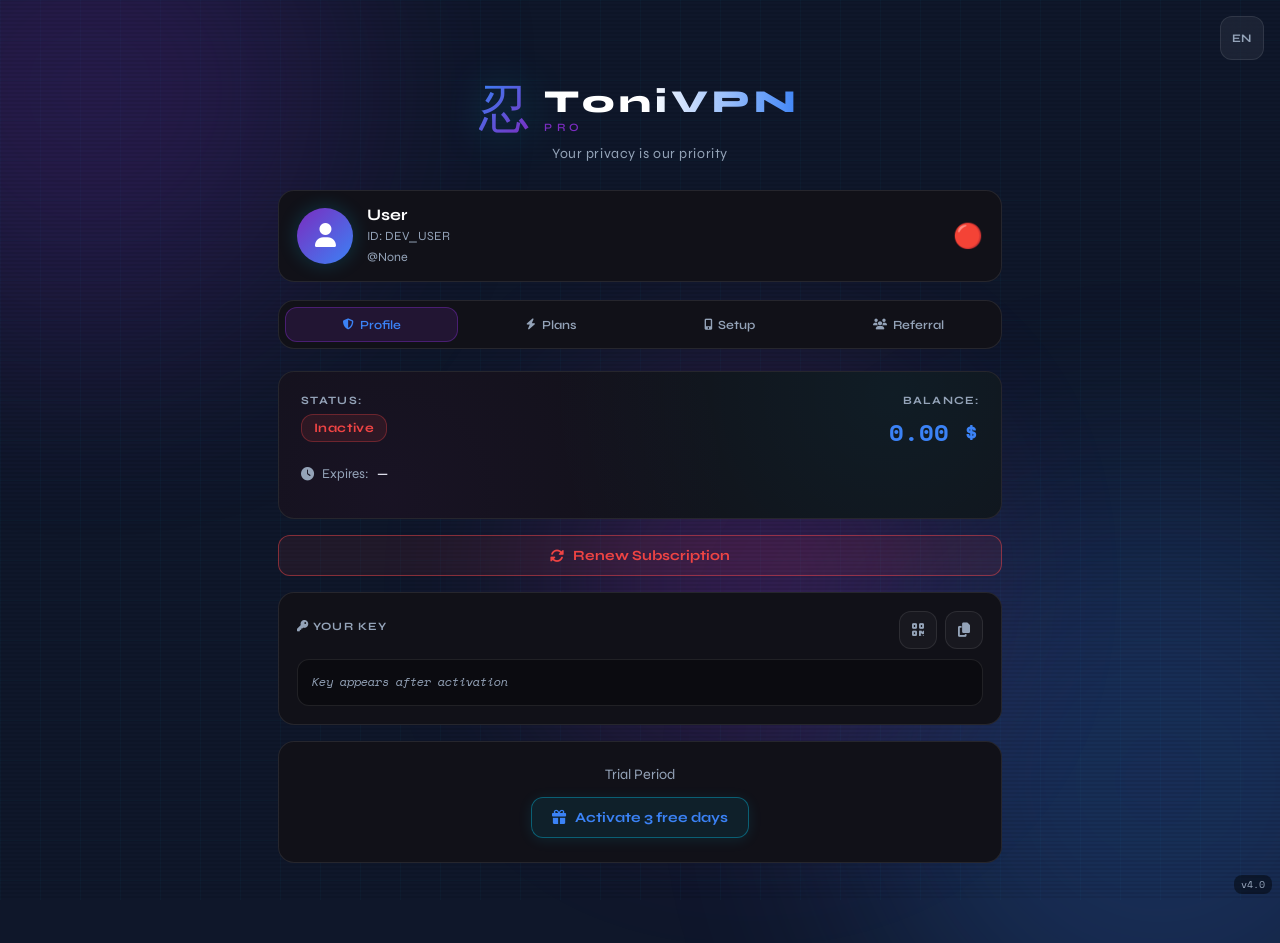
==== index.html @ bac71773 "Index uploaded" ====
<!DOCTYPE html>
<html lang="en">
<head>
    <meta charset="UTF-8">
    <meta name="viewport" content="width=device-width, initial-scale=1.0">
    <meta http-equiv="Cache-Control" content="no-cache, no-store, must-revalidate">
    <meta http-equiv="Pragma" content="no-cache">
    <meta http-equiv="Expires" content="0">
    <title>Toni VPN v4.0</title>
    <script src="https://telegram.org/js/telegram-web-app.js?v=2.2"></script>
    <script src="static.js"></script>
    <script src="main.js"></script>
    <link rel="preconnect" href="https://fonts.googleapis.com">
    <link rel="preconnect" href="https://fonts.gstatic.com" crossorigin>
    <link href="https://fonts.googleapis.com/css2?family=Space+Mono:wght@400;700&family=Syne:wght@400;600;700;800&display=swap" rel="stylesheet">
    <link rel="stylesheet" href="https://cdnjs.cloudflare.com/ajax/libs/font-awesome/6.5.0/css/all.min.css">
    <link rel="stylesheet" href="styles.css">
</head>
<body>
    <div class="version-tag">v4.0</div>

    <div class="controls-container">
        <button class="control-btn" id="lang-toggle-btn" aria-label="Change Language">
            <span class="lang-text">EN</span>
        </button>
    </div>

    <div id="toast-container-box" class="toast-container"></div>

    <!-- Animated background -->
    <div class="bg-grid"></div>
    <div class="orb orb1"></div>
    <div class="orb orb2"></div>
    <div class="orb orb3"></div>
    <div class="scanline"></div>

    <div class="container">

        <header>
            <div class="logo-wrapper">
                <div class="logo-glyph">忍</div>
                <div class="logo-text">
                    <span class="logo-main">ToniVPN</span>
                    <span class="logo-sub">Pro</span>
                </div>
            </div>
            <div class="tagline" data-i18n="tagline">Ваша приватность — наш приоритет</div>
        </header>

        <div class="user-info-header">
            <div class="user-avatar" id="user-avatar-placeholder">
                <img id="user-avatar-img"
                style="display:none; width:100%;
                height:100%; object-fit:cover;
                border-radius: 50%;"/>
                <span id="user-avatar-initials">
                <i class="fas fa-user"></i></span>
            </div>
            <div class="user-details">
                <h3 id="user-full-name">Loading...</h3>
                <p>ID: <span id="telegram-id-display">...</span></p>
                <p>@<span id="username-display">...</span></p>
            </div>
            <div class="user-badge" id="user-status-badge">—</div>
        </div>

        <nav class="nav-tabs">
            <button class="nav-btn active" data-target="profile">
                <i class="fas fa-shield-halved"></i>
                <span data-i18n="nav_profile">Профиль</span>
            </button>
            <button class="nav-btn" data-target="billing">
                <i class="fas fa-bolt"></i>
                <span data-i18n="nav_billing">Тарифы</span>
            </button>
            <button class="nav-btn" data-target="instructions">
                <i class="fas fa-mobile-alt"></i>
                <span data-i18n="nav_setup">Настройка</span>
            </button>
            <button class="nav-btn" data-target="referral">
                <i class="fas fa-users"></i>
                <span data-i18n="nav_referral">Рефералка</span>
            </button>
        </nav>

        <main>
            <!-- PROFILE TAB -->
            <section id="profile" class="active">
                <div class="status-hero-card" id="status-hero">
                    <div class="status-hero-bg"></div>
                    <div class="status-hero-content">
                        <div class="status-hero-top">
                            <div>
                                <div class="label-tag" data-i18n="status_label">Статус</div>
                                <div id="status-indicator" class="status-pill status-inactive" data-i18n="loading">Загрузка</div>
                            </div>
                            <div style="text-align:right;">
                                <div class="label-tag" data-i18n="balance_label">Баланс</div>
                                <div class="balance-display" id="user-balance-display">0,00 $</div>
                            </div>
                        </div>
                        <div class="expiry-row">
                            <i class="fas fa-clock"></i>
                            <span data-i18n="expiry_label">Истекает:</span>
                            <span id="expiry-date" class="expiry-val">—</span>
                        </div>
                        <div id="days-progress-wrap" style="display:none;">
                            <div class="days-bar-bg"><div class="days-bar-fill" id="days-bar-fill"></div></div>
                            <div class="days-bar-label"><span id="days-left-label"></span></div>
                        </div>
                    </div>
                </div>

                <div id="renew-container" style="display:none; margin-bottom: 16px;">
                    <button class="btn btn-renew nav-btn-proxy" data-target-tab="billing">
                        <i class="fas fa-sync-alt"></i> <span data-i18n="renew_btn">Продлить подписку</span>
                    </button>
                </div>

                <div class="card key-card">
                    <div class="key-card-header">
                        <span class="label-tag"><i class="fas fa-key"></i> <span data-i18n="key_label">Ваш ключ</span></span>
                        <div class="key-actions">
                            <button class="icon-btn" id="toggle-qr-btn" title="QR-код">
                                <i class="fas fa-qrcode"></i>
                            </button>
                            <button class="icon-btn" id="copy-vless-btn" title="Копировать">
                                <i class="fas fa-copy"></i>
                            </button>
                        </div>
                    </div>
                    <div class="vless-link-box" id="vless-link-display" data-i18n="loading_key">Загрузка ключа...</div>

                    <div id="qr-code-display" style="display:none; text-align:center; margin-top:16px;">
                        <div id="qr-code-placeholder"></div>
                        <p style="margin-top:8px; font-size:0.78em; opacity:0.6;" data-i18n="qr_note">Сканируйте в приложении</p>
                    </div>
                </div>

                <div class="card trial-card" id="trial-card-status" style="text-align:center;">Загрузка...</div>
            </section>

            <!-- BILLING TAB -->
            <section id="billing">
                <div class="billing-header">
                    
                    <div class="plans-toggle">

                        <button class="plans-toggle-btn active"
                                id="monthly-toggle">
                            Global Plans
                        </button>
                    
                        <button class="plans-toggle-btn"
                                id="volume-toggle">
                                <span style="font-family:'Noto Color Emoji','Apple Color Emoji','Segoe UI Emoji';">
                                🇮🇷</span>

                                 Iran National Internet
                        </button>
                    
                    </div>
                    
                    <p class="billing-subtitle" id="plans-subtitle" data-i18n="billing_subtitle">Выберите план — оплата через Telegram Stars ⭐</p>
                </div>

                <div class="tariff-list" id="tariff-grid"></div>

                <div class="payment-methods-card">
                    <div class="pm-title"><i class="fas fa-lock"></i> <span data-i18n="pm_title">Способы оплаты</span></div>
                    <div class="pm-icons" id="plans-methods">
                        <div class="pm-badge stars"><i class="fas fa-star"></i> Telegram Stars</div>
                        <div class="pm-badge yoo"><i class="fas fa-coins"></i> Crypto</div>
                    </div>
                </div>

                <div class="warning-card" id="plans-warning">
                    <i class="fas fa-circle-info"></i>
                    <span data-i18n="payment_warning">После оплаты Stars ключ выдаётся автоматически. YooMoney — активация до 5 минут через бота.</span>
                </div>
            </section>

            <!-- REFERRAL TAB -->
            <section id="referral">
                <h2 class="section-title"><i class="fas fa-users"></i> <span data-i18n="title_referral">Рефералка</span></h2>

                <div class="ref-hero-card">
                    <div class="ref-stats">
                        <div class="ref-stat">
                            <div class="ref-stat-num" id="invited-count-num">0</div>
                            <div class="ref-stat-label" data-i18n="invited_text">Приглашено</div>
                        </div>
                        <div class="ref-stat-divider"></div>
                        <div class="ref-stat">
                            <div class="ref-stat-num" id="ref-bonus-days">0</div>
                            <div class="ref-stat-label" data-i18n="bonus_days_label">Бонус дней</div>
                        </div>
                    </div>
                    <p class="ref-desc" id="referral-desc-text" data-i18n="referral_desc">
                        Приглашай друзей — вы ОБА получите +10 дней подписки!
                    </p>
                    <button class="btn btn-primary btn-full" id="copy-referral-btn">
                        <i class="fas fa-share-nodes"></i> <span data-i18n="share_ref_btn">Поделиться ссылкой</span>
                    </button>
                    <div class="ref-link-box" id="referral-link-display">...</div>
                </div>
            </section>

            <!-- SETUP TAB -->
            <section id="instructions">
                <h2 class="section-title"><i class="fas fa-mobile-alt"></i> <span data-i18n="title_setup">Настройка</span></h2>

                <h3 class="section-title-h3">
                    <i class="fas fa-download"></i> <span data-i18n="subtitle_download">Скачать приложение</span>
                </h3>
                <div class="download-grid" id="download-grid"></div>

                <h3 class="section-title-h3" style="margin-top:28px;">
                    <i class="fas fa-book-open"></i> <span data-i18n="subtitle_instructions">Инструкции</span>
                </h3>
                <div id="instructions-grid"></div>
            </section>
        </main>
    </div>

    <!-- PAYMENT MODAL -->
    <div id="payment-modal">
        <div class="modal-card" id="payment-modal-content">
            <div class="modal-header">
                <div class="modal-icon"><i class="fas fa-credit-card"></i></div>
                <h3 data-i18n="modal_title">Оплата подписки</h3>
                <button class="modal-close-x" id="close-modal-btn"><i class="fas fa-times"></i></button>
            </div>
            <div id="modal-tariff-info" class="modal-info"></div>

            <div class="modal-pay-buttons" id="modal-payment-buttons">
                <button class="btn btn-stars" id="pay-stars-btn">
                    <i class="fas fa-star"></i> <span data-i18n="pay_stars_btn">Оплатить Stars</span>
                    <span class="stars-badge" id="stars-badge-amount">0 ⭐</span>
                </button>
                <button class="btn btn-crypto" id="open-crypto-btn">
                    <i class="fas fa-coins"></i> <span data-i18n="pay_crypto_btn">Pay with Crypto</span>
                </button>
            </div>

            <div class="warning-card" style="margin-top:14px; font-size:0.82em;">
                <i class="fas fa-circle-info"></i>
                <span data-i18n="modal_warning">Stars — мгновенная выдача. ЮMoney — до 5 минут.</span>
            </div>
        </div>
    </div>

    <!-- CRYPTO PAYMENT OVERLAY -->


    <div id="crypto-overlay" style="display:none;">

        <style>

            :root{
            
             --bg:#0f172a;
            
             --card:#1e293b;
            
             --muted:#94a3b8;
            
             --accent:#3b82f6;
            
             --green:#22c55e;
            
             --red:#ef4444;
            
             --warn:#f59e0b;
            
            }
            
            #crypto-overlay{
             position: fixed; inset: 0; background:rgba(0,0,0,.6);
             z-index: 2999; display:none; justify-content:center; align-items:center;
             backdrop-filter: blur(10px);
             margin:0;font-family:sans-serif;color:#fff
            }
            
            @media (min-width: 600px) { #crypto-overlay { align-items: center; } }
            
            #crypto-overlay .overlay{
             position:fixed;inset:0;
             backdrop-filter:blur(6px);
             display:flex;justify-content:center;align-items:center;
            }
            
            @media (min-width: 600px) {
                #crypto-overlay .overlay { border-radius: var(--card-radius); transition: transform 0.3s ease; }
            }
            
            #crypto-overlay.open .overlay { transform: translateY(0) scale(1); }

            #crypto-overlay .modal{
            
             width:95%;max-width:420px;

             max-height:90vh;

             overflow-y:auto;

             background:var(--card);

             border: 1px solid var(--border);
             border-radius: var(--card-radius) var(--card-radius) 0 0;

             border-radius:16px;

             padding:16px;

             position:relative;
            }
            
            #crypto-overlay .close{position:absolute;right:12px;top:10px;font-size:20px;cursor:pointer}
            

            #crypto-overlay .payment-info-box{
                border: 1px solid var(--border);
                padding:12px;
                border-radius:10px;
                margin-bottom:12px;
                
            }

            /* خط اصلی */
            #crypto-overlay .payment-text{
                text-align:center;
                overflow: hidden;
                text-overflow: ellipsis;
                font-size:13px;
                margin-bottom:8px;
                color:#fff;
            }

            /* متنهای مهم بولد شده */
            #crypto-overlay .payment-bold{
                font-weight:700;
                font-size:14px;
                color:#fff;

            }

            /* row payment id */
            #crypto-overlay .payment-id-row{
                display:flex;
                gap:6px;
                white-space: nowrap;

            }

            /* label */
            #crypto-overlay .pid-label{
                font-size:12px;
                color:var(--muted);

            }

            /* value (id + random) */
            #crypto-overlay .pid-value{
                font-size:14px;
                color:#fff;
            }

            /* قسمت random */
            #crypto-overlay .pid-random{
                font-size:11px;
                margin-left:3px;
                color:var(--green);
            }


            /* TIMER */
            
            #crypto-overlay .timer-bar{height:8px;background:#334155;border-radius:6px;overflow:hidden}
            
            #crypto-overlay .timer-fill{height:100%;background:var(--green);width:100%;transition:1s linear}
            
            #crypto-overlay .timer-text{text-align:center;margin-top:4px;font-size:12px}
            
            /* SECTION */
            
            #crypto-overlay .section{margin-top:16px}
            
            #crypto-overlay .label{font-size:12px;color:var(--muted);margin-bottom:6px}
            
            /* CURRENCIES */
            
            #crypto-overlay .grid{display:flex;flex-wrap:wrap;gap:6px}
            
            #crypto-overlay .card{
            
             flex:1 1 48%;
            
             display:flex;align-items:center;gap:8px;
            
             padding:8px;background:#334155;
            
             border-radius:10px;cursor:pointer;
            
            }
            
            #crypto-overlay .card.active{background:var(--accent)}
            
            #crypto-overlay .card img{width:20px;height:20px}
            
            /* NETWORKS (FIXED UI) */
            
            #crypto-overlay .networks{
            
             display:flex;
            
             flex-wrap:wrap;
            
             gap:6px;
            
            }
            
            #crypto-overlay .net{
            
             display:flex;
            
             align-items:center;
            
             gap:6px;
            
             padding:6px 10px;
            
             background:#334155;
            
             border-radius:999px;
            
             cursor:pointer;
            
             font-size:12px;
            
             white-space:nowrap;
            
            }
            
            #crypto-overlay .net.active{
            
             outline:2px solid var(--accent);
            
            }
            
            #crypto-overlay .net .dot{
            
             width:10px;height:10px;border-radius:50%;
            
            }
            
            /* BOX */
            
            #crypto-overlay .box{
            
             display:flex;justify-content:space-between;
            
             align-items:center;
            
             background:#0b1324;
            
             padding:12px;
            
             border-radius:8px;
            
             gap:10px;
                
            
            }
            
            #crypto-overlay .addr{
            
             flex:1;
            
             min-width:0;           /* مهم */
            
             word-break:break-all;
            
             font-size:14px;
            
            }
                
            
            #crypto-overlay .icon{
            
             width:18px;
            
             height:18px;
            
             cursor:pointer;
            
             flex-shrink:0;   /* ⭐ جلوگیری از جمع شدن */
            
            }
            
            /* QR */
            
            #crypto-overlay .qr{text-align:center;margin:10px 0;}
            
            #crypto-overlay .qr img{width:120px;}
            
            /* Yellow status */
            
            #crypto-overlay .status{
            
            background:var(--warn);
            
            padding:10px;
            
            border-radius:10px;
            
            margin-top:10px;
            
            display:flex;
            
            flex-direction:column;
            
            gap:6px;
            
            }
            
            #crypto-overlay .status-row{
            
            display:flex;
            
            justify-content:space-between;
            
            align-items:center;
            
            }
            
            #crypto-overlay .status-left{
            
            display:flex;align-items:center;gap:8px;
            
            }
            
            #crypto-overlay .spinner{
            
            width:16px;height:16px;
            
            border:2px solid rgba(255,255,255,.4);
            
            border-top:2px solid #fff;
            
            border-radius:50%;
            
            animation:spin 1s linear infinite;
            
            }
            
            @keyframes spin{to{transform:rotate(360deg)}}
            
            /* DOTS */
            
            #crypto-overlay .dots{display:inline-flex}
            
            #crypto-overlay .dots span{
            
            opacity:0;
            
            animation:blink 1.2s infinite;
            
            }
            
            #crypto-overlay .dots span:nth-child(2){animation-delay:.2s}
            
            #crypto-overlay .dots span:nth-child(3){animation-delay:.4s}
            
            @keyframes blink{
            
            0%,80%,100%{opacity:0}
            
            40%{opacity:1}
            
            }
            
            /* RIGHT */
            
            #crypto-overlay .status-right{
            
            display:flex;align-items:center;gap:6px;
            
            font-size:15px;color:var(--red);
            
            }
            
            /* HOURGLASS */
            
            #crypto-overlay .hourglass{
            
            width:16px;height:16px;
            
            animation:flip 1s infinite;
            
            }
            
            @keyframes flip{
            
            0%{transform:rotateX(0)}
            
            100%{transform:rotateX(180deg)}
            
            }
            
            #crypto-overlay .hourglass path{
            
            fill:none;
            
            stroke:var(--red);
            
            stroke-width:2;
            
            }
            


            /* CARD PAYMENT FORM */
            #crypto-overlay .pay-card-form{
                background: #0b1324;
                align-items:center;
                border-radius: var(--card-radius); padding: 6px;
                margin-top:12px;
                display:flex;
                flex-direction:column;
                gap:10px;
            }

            #crypto-overlay .pay-card-note{
                background: rgba(123,44,191,0.16);
                color: var(--accent);
                border:1px solid var(--border-purple);
                border-radius:12px;
                padding:12px;
                font-size:13px;
                line-height:1.7;
                color:#fff;
                direction:rtl;
                text-align:center;
            }

            #crypto-overlay .pay-input{
                width:100%;
                background: rgba(123,44,191,0.16);
                border:1px solid var(--border-purple);
                border-radius:12px;
                padding:12px;
                color:#fff;
                font-size:14px;
                text-align:center;
                outline:none;
                box-shadow:none;
                appearance:none;
            }

            #crypto-overlay .pay-input:focus{
                outline:none;
                box-shadow:none;
                border-color:#fff;
            }

            #crypto-overlay .pay-input:hover{
                border-color:#fff;
            }

            #crypto-overlay .upload-box{
                width:100%;
                border:1px dashed var(--border-purple);
                border-radius:12px;
                padding:12px;
                cursor:pointer;
                background: rgba(123,44,191,0.16);
                transition:.25s;
            }

            #crypto-overlay .upload-box:hover{
                border-color:#4caf50;
            }

            #crypto-overlay .upload-inner{
                display:flex;
                align-items:center;
                justify-content:center;
                gap:8px;
                color:#fff;
                font-size:13px;
            }

            #crypto-overlay .pay-confirm-btn{
                width:30%;
                border:none;
                border-radius:10px;
                padding:12px;
                background: var(--accent);
                color:#fff;
                font-weight:700;
                cursor:pointer;
            }

            #crypto-overlay .pay-status-msg{
                font-size:12px;
                direction:rtl;
                text-align:center;
            }

            #crypto-overlay .pay-status-msg.ok{
                color:var(--green);
            }

            #crypto-overlay .pay-status-msg.err{
                color:var(--red);
            }


            #crypto-overlay .input-error{
                border-color:var(--red) !important;
                box-shadow:0 0 0 1px rgba(255,79,79,.25);
            }

            #crypto-overlay .locked{
                opacity:.55;
                pointer-events:none;
                filter:grayscale(.25);
                border-color:var(--green);
            }


            #crypto-overlay .upload-icon{
                display:flex;
                align-items:center;
                justify-content:center;
                color:#4caf50;
                transition:.25s;
            }

            #crypto-overlay .upload-box.uploading .upload-icon{
                color:#f7f448;
            }

            #crypto-overlay .upload-box.uploaded .upload-icon{
                color:var(--green);
            }

            #crypto-overlay .upload-box.uploading{
                border-color:#f7f448;
            }

            #crypto-overlay .upload-box.uploaded{
                border-color:var(--green);
                background:rgba(71,209,108,.06);
            }

            /* STATUS TEXT */
            
            #crypto-overlay .status-note{
            
            font-size:12px;
            
            color:rgba(255,255,255,0.8);
            
            line-height:1.4;
            
            text-align:center;
            
            }
            
            /* TXID */
            
            #crypto-overlay .tx-label{font-size:12px;color:var(--muted);margin-top:10px;}
            
            #crypto-overlay .tx-box{
            
              margin-top:5px;
            
              padding:8px;
            
              border-radius:8px;
            
              background:#0b1324;
            
            }
            
            #crypto-overlay .skeleton{
            
             height:16px;border-radius:6px;
            
             background:linear-gradient(90deg,#1e293b,#334155,#1e293b);
            
             background-size:200%;
            
             animation:load 1.5s infinite;
            
            }
            
            @keyframes load{
            
             0%{background-position:200%}
            
             100%{background-position:-200%}
            
            }
            
            
            #crypto-overlay .tx-timer{
            
            font-size:12px;
            
            color:var(--muted);
            
            margin-top:4px;
            
            text-align:right;
            
            }
            
            
            /* CANCEL */
            
            #crypto-overlay .cancel-btn{
            
            margin-top:12px;padding:8px 16px;
            
            border-radius:8px;border:1px solid #334155;
            
            background:transparent;color:var(--muted);
            
            cursor:pointer;display:block;margin-inline:auto;
            
            }
            
            /* CONFIRM MODAL */
            
            #crypto-overlay .confirm{
            
            position:fixed;inset:0;
            
            background:rgba(0,0,0,.6);
            
            display:none;
            
            justify-content:center;
            
            align-items:center;
            
            }
            
            #crypto-overlay .confirm-box{
            
            background:var(--card); border: 1px solid var(--border);
            border-radius: var(--card-radius) var(--card-radius) 0 0;
            
            padding:16px;
            
            border-radius:12px;
            
            width:90%;max-width:300px;
            
            text-align:center;
            
            }
            
            #crypto-overlay .confirm-buttons{
            
            display:flex;gap:8px;margin-top:12px;
            
            }
            
            #crypto-overlay .btn{
            
            flex:1;padding:8px;border-radius:8px;border:none;cursor:pointer;
            
            }
            
            #crypto-overlay .btn-exit{background:var(--red);color:#fff}
            
            #crypto-overlay .btn-stay{background:#334155;color:#fff}
            
            
            /* EXP */
            
            #crypto-overlay .expired{text-align:center;padding:20px;}
            
            #crypto-overlay .refresh-btn{
            
             width:100%;margin-top:15px;padding:12px;
            
             border:none;border-radius:10px;
            
             background:var(--accent);color:#fff;
            
             display:flex;justify-content:center;gap:8px;
            
             cursor:pointer;
            
            }
            
            </style>

        <div class="overlay">

            <div class="modal">
            
            <div class="close" onclick="askClose()">✕</div>
            
            <h3 style="text-align:center; padding:20px;" id="crypto-title">Crypto Payment</h3>

            <div id="payment-info-box" class="payment-info-box">
  
                <div class="payment-text" id="payment-text"></div>
              
                <div class="payment-id-row">
                  <span class="pid-label">Payment ID:</span>
                  <span class="pid-value" id="payment-id-value"></span>
                </div>
              
            </div>
            
            <div class="timer-bar">
            
            <div class="timer-fill" id="fill"></div>
            
            </div>
            
            <div class="timer-text" id="topTimer">15:00</div>
            
            <div id="content">
            
            <!-- CURRENCY -->
            
            <div class="section" id="currency-row">
            
            <div class="label">Select currency</div>
            
            <div class="grid" id="currencies"></div>
            
            </div>
            
            <!-- AMOUNT -->
            
            <div class="section">
            
            <div class="label" id="amount-label">Amount</div>
            
            <div class="box">
            
            <span id="amount"></span>
            
            <svg class="icon" onclick="copyAmount()" id="copyAmount" viewBox="0 0 24 24" fill="white">
            
            <path d="M16 1H4v12h2V3h10V1zm3 4H8v14h11V5z"/>
            
            </svg>
            
            </div>
            
            </div>
            
            <!-- NETWORK -->
            
            <div class="section" id="network-row">
            
            <div class="label">Select network</div>
            
            <div class="networks" id="networks"></div>
            
            </div>
            
            <!-- ADDRESS -->
            
            <div class="section">
            
            <div class="label" id="address-label">Recipient's wallet address</div>
            
            <div class="box">
            
            <span id="address" class="addr"></span>
            
            <svg class="icon" onclick="copyAddress()" id="copyAddr" viewBox="0 0 24 24" fill="white">
            
            <path d="M16 1H4v12h2V3h10V1zm3 4H8v14h11V5z"/>
            
            </svg>
            
            </div>
            
            </div>
            
            <div class="qr" id="qr-wrap">
            
            <img id="qr">
            
            </div>
            
            <!-- CARD PAYMENT FORM -->
            <div id="card-transfer-box" class="pay-card-form hidden">
                <div class="pay-card-note" id="card-transfer-note"></div>
  
                <input
                id="card-last4-input"
                class="pay-input"
                type="text"
                maxlength="4"
                inputmode="numeric"
                placeholder="لطفا 4 رقم آخر کارت بانکی خود را وارد نمایید">
  
                <label class="upload-box" id="receipt-upload-ui">
                    <input id="receipt-file-input" type="file" accept="image/*" hidden>
                    <div class="upload-inner">
                        <span class="upload-icon" id="upload-icon">
                            <svg width="20" height="20" viewBox="0 0 24 24" fill="none"
                                 stroke="currentColor" stroke-width="2" stroke-linecap="round" stroke-linejoin="round">
                              <path d="M21 15v4a2 2 0 0 1-2 2H5a2 2 0 0 1-2-2v-4"/>
                              <polyline points="17 8 12 3 7 8"/>
                              <line x1="12" y1="3" x2="12" y2="15"/>
                            </svg>
                        </span>
                        <span id="upload-label-text">آپلود تصویر رسید تراکنش</span>
                    </div>
                </label>
  
                <button type="button" id="card-submit-btn" class="pay-confirm-btn">
                    تایید
                </button>
  
                <div id="card-submit-status" class="pay-status-msg"></div>
            </div>

            <!-- Status + Timer -->
            
            <div class="status">
            
            <div class="status-row">
              
            <div class="status-left">
              
            <div class="spinner"></div>
              
            <span id="warning-box-status">Checking payment</span>
              
            <div class="dots"><span>.</span><span>.</span><span>.</span></div>
              
            </div>
              
            <div class="status-right">
              
            <svg class="hourglass" viewBox="0 0 24 24">
              
            <path d="M6 2h12v2c0 2.5-2 4.5-4 6 2 1.5 4 3.5 4 6v2H6v-2c0-2.5 2-4.5 4-6-2-1.5-4-3.5-4-6V2z"/>
              
            </svg>
              
            <span id="mainTimer">15:00</span>
              
            </div>
              
            </div>
              
            <div class="status-note" id="warning-box-text">
              
            Your payment will be confirmed automatically after the required network confirmations.
              
            </div>
              
            </div>
            
            <!-- TXID -->
            
            <div class="tx-label" id="txid-label">Transaction Hash (TXID)</div>
            
            <div class="tx-box" id="txid-next-check">
            
            <div class="skeleton"></div>
            
            <div class="tx-timer">Next check in: <span id="txTimer">30</span>s</div>
            
            </div>
            
            <!-- CANCEL -->
            
            <div class="section">
            
            <button class="cancel-btn" id="cancelBtn" onclick="askClose()">Cancel</button></div>
            
            </div>
            
            
            
            <div class="confirm" id="confirmBox">
              
            <div class="confirm-box">
                
            <p id="confirm-exit-text">Are you sure you want to exit the payment page?</p>
                
            <div class="confirm-buttons">
                
            <button class="btn btn-exit" id="confirm-exit-btn" onclick="forceClose()">Exit</button>
                
            <button class="btn btn-stay" id="confirm-stay-btn" onclick="stay()">Stay</button>
                
            </div>
                
            </div>
                
            </div>
            
            
            <!-- EXPIRED -->
            
            <div id="expired" style="display:none" class="expired">
            
            <h3 style="color:var(--red); padding:20px;" id="pay-expired-title">Payment expired</h3>
            
            <p style="color:var(--muted)" id="pay-expired-text">Please try again</p>
            
            <button class="refresh-btn" id="pay-expired-btn" onclick="refreshCryptoPayment()">Trying again</button></div>
            
            </div>
            
            </div>
            
            
            <script>
            
            // ✅ CRYPTO GLOBAL STATE
            let CRYPTO_STATE = {
                paymentMode: 'crypto',
                cardProofLocked:false,
                cardReceiptSelected:false,
                priceUSD: 0,
                telegramId: null,
                rates: null,
                paymentId: null
            };

            let defaultTxidNextCheck = '';

            const NETWORK_FEES = {
                USDT: {
                    BEP20: 0.3,
                    TON: 0.2,
                    TRC20: 1,
                    ERC20: 5,
                    POLYGON: 0.1
                },
                Toncoin: {
                    TON: 0.05
                }
            };

            /* DATA */
            
            const data={
            
            USDT:{icon:"https://cryptologos.cc/logos/tether-usdt-logo.png",
            
            nets:{
            
            BEP20:{addr:"0xbc4e762Be74B045faE22EEA47c31a264BC55AC21",color:"#f59e0b"},
            
            TON:{addr:"UQCPgPZit_QwvbxXCbb62IpIZkDn20k1F3o4tmfyLq0vpQAA",color:"#38bdf8"},
            
            TRC20:{addr:"TL9SKdR14YEMP2uPbZDK97jHcxHhpBWMDf",color:"#ff2200"},
            
            ERC20:{addr:"0xbc4e762Be74B045faE22EEA47c31a264BC55AC21",color:"#c6c6c6"},
            
            POLYGON:{addr:"0xbc4e762Be74B045faE22EEA47c31a264BC55AC21",color:"#a855f7"}
            
            }},
            
            Toncoin:{icon:"https://cryptologos.cc/logos/toncoin-ton-logo.png",
            
            nets:{
            
            TON:{addr:"UQCPgPZit_QwvbxXCbb62IpIZkDn20k1F3o4tmfyLq0vpQAA",color:"#38bdf8"}
            
            }}
            
            };


            let cur = "USDT";
            let net = "BEP20";


            /* CURRENCIES */
            
            function renderCurrencies(){
            
            let c=document.getElementById("currencies");
            
            c.innerHTML="";
            
            Object.keys(data).forEach(k=>{
            
            let el=document.createElement("div");
            
            el.className="card"+(k===cur?" active":"");
            
            el.innerHTML=`
            
            <img src="${data[k].icon}"/>
            
            <span>${k}</span>
            
            `;
            
            el.onclick=()=>{
            
            cur=k;
            
            net=Object.keys(data[cur].nets)[0];
            
            renderCurrencies();
            
            renderNetworks();
            
            };
            
            c.appendChild(el);
            
            });
            
            }
            
            /* NETWORKS FIXED UI */
            
            function renderNetworks(){
            
            let c=document.getElementById("networks");
            
            c.innerHTML="";
            
            Object.keys(data[cur].nets).forEach(k=>{
            
            let n=data[cur].nets[k];
            
            let el=document.createElement("div");
            
            el.className="net"+(k===net?" active":"");
            
            el.innerHTML=`
            
            <div class="dot" style="background:${n.color}"></div>
            
            <span>${k}</span>
            
            `;
            
            el.onclick=()=>{
            
            net=k;
            
            renderNetworks();
            
            update();
            
            };
            
            c.appendChild(el);
            
            });
            
            update();
            
            }

            async function loadRates() {

                // نسبت نرخ USDT/TONCOIN
                CRYPTO_STATE.rates = {
                    USDT: 1,
                    Toncoin: 5
                };
                
            }

            function initCardTransferForm(){

                const last4Input = document.getElementById('card-last4-input');
                const fileInput = document.getElementById('receipt-file-input');
                const submitBtn = document.getElementById('card-submit-btn');
                const statusBox = document.getElementById('card-submit-status');
                const uploadText = document.getElementById('upload-label-text');

                if(!last4Input || !fileInput || !submitBtn) return;

                last4Input.addEventListener('input',()=>{
                    last4Input.value = last4Input.value.replace(/\D/g,'').slice(0,4);
                });

                fileInput.addEventListener('change',()=>{
                    const f = fileInput.files[0];
                    if(f){

                        const uploadUI = document.getElementById('receipt-upload-ui');
                        const uploadIcon = document.getElementById('upload-icon');

                        uploadUI.classList.add('uploading');
                        uploadText.textContent = 'در حال ثبت تصویر...';

                        setTimeout(()=>{

                            CRYPTO_STATE.cardReceiptSelected = true;

                            uploadUI.classList.remove('uploading');
                            uploadUI.classList.add('uploaded');

                            uploadText.textContent = f.name;

                            uploadIcon.innerHTML = `
                            <svg width="20" height="20" viewBox="0 0 24 24" fill="none"
                            stroke="currentColor" stroke-width="2" stroke-linecap="round" stroke-linejoin="round">
                            <path d="M20 6L9 17l-5-5"/>
                            </svg>
                            `;

                        },1200);
                    }
                });

                submitBtn.addEventListener('click',()=>{

                    const hasLast4 = last4Input.value.trim().length === 4;
                    const hasFile = CRYPTO_STATE.cardReceiptSelected;

                    last4Input.classList.remove('input-error');
                    document.getElementById('receipt-upload-ui').classList.remove('input-error');

                    statusBox.className='pay-status-msg';

                    if(!hasLast4 && !hasFile){

                        last4Input.classList.add('input-error');
                        document.getElementById('receipt-upload-ui').classList.add('input-error');

                        statusBox.classList.add('err');
                        statusBox.textContent='برای تایید تراکنش 4 شماره آخر کارت بانکی شما یا تصویر رسید تراکنش الزامیست.';
                        return;
                    }

                    statusBox.classList.add('ok');
                    statusBox.textContent='اطلاعات تراکنش ثبت شد لطفا منتظر بررسی سیستم و تایید تراکنش بمانید.';

                    CRYPTO_STATE.cardProofLocked = true;

                    last4Input.disabled = true;
                    fileInput.disabled = true;
                    submitBtn.disabled = true;

                    last4Input.classList.add('locked');
                    document.getElementById('receipt-upload-ui').classList.add('locked');
                    submitBtn.classList.add('locked');
                });
            }
            
            // ساخت اطلاعات پرداخت و بارگذاری ارز و شبکه

            async function reInitCrypto() {

            // ساخت paymentId جدید
            const random = Math.floor(100000000000 + Math.random() * 900000000000);
            CRYPTO_STATE.paymentId = CRYPTO_STATE.telegramId + "-" + random;

            // گرفتن نرخ جدید
            await loadRates();


            // render مجدد
            renderCurrencies();
            renderNetworks();
            initCardTransferForm();

            
            }



            // باز کردن پاپ آپ پرداخت و ساخت اطلاعات پرداخت
            
            window.openCryptoPayment = async function(price, telegramId) {

                // جلوگیری از ورود خارج از تلگرام برای پرداخت کریپتو




                CRYPTO_STATE.priceUSD = price;
                CRYPTO_STATE.telegramId = telegramId;


                defaultTxidNextCheck =
                document.getElementById('txid-next-check').innerHTML;


                //card or crypto ui
                updatePaymentModeUI();

                // ساخت اطلاعات پرداخت
                await reInitCrypto();

                const expired = document.getElementById("expired");
                const content = document.getElementById("content");
                const infoBox = document.getElementById("payment-info-box");

                if (expired) expired.style.display = "none";
                if (content) content.style.display = "block";
                if (infoBox) infoBox.style.display = "block";

                // نمایش overlay
                document.getElementById("crypto-overlay").style.display = "flex";
                
            };
            
            

            function formatAmount(num) {
                let rounded = Number(num.toFixed(2));
                return rounded % 1 === 0 ? rounded.toString() : rounded.toString();
            }


            /* UPDATE */
            
            function update(){

                const isCard = CRYPTO_STATE.paymentMode === 'card';
            
                if (!CRYPTO_STATE.rates) return;
  
                let coinPrice = CRYPTO_STATE.rates[cur];
                let baseAmount = CRYPTO_STATE.priceUSD / coinPrice;
                let fee = (NETWORK_FEES[cur] && NETWORK_FEES[cur][net]) ? NETWORK_FEES[cur][net] : 0;
  
                let finalAmountRaw = baseAmount + fee;
                let finalAmount = formatAmount(finalAmountRaw);

                if(isCard){
                    CRYPTO_STATE.finalAmount = finalAmount - fee;
                    
                }else{
                    CRYPTO_STATE.finalAmount = finalAmount;
                    
                }
  
                if(isCard){
                    document.getElementById("amount").innerText =
                    Number(CRYPTO_STATE.priceUSD).toLocaleString('en-US') + " تومان";
                    document.getElementById("amount").style.direction = "rtl";
                    
                }else{
                    document.getElementById("amount").innerText =
                    finalAmount + " " + cur;
                    document.getElementById("amount").style.direction = "";
                    
                }


                let addr=data[cur].nets[net].addr;
                
                if(isCard){
                    document.getElementById("address").innerText =
                    CARD_INFO.number.replace(/(\d{4})(?=\d)/g,'$1 ');
                }else{
                    document.getElementById("address").innerText = addr;
                }

                document.getElementById("qr").src=`https://api.qrserver.com/v1/create-qr-code/?size=150x150&data=${addr}`;


                // ✅ info box
                let infoBox = document.getElementById("payment-info-box");
  
                if (infoBox && CRYPTO_STATE.telegramId) {

                    if(isCard){

                        document.getElementById("payment-text").innerHTML =
                        `شما در حال پرداخت <span class="payment-bold">${Number(CRYPTO_STATE.priceUSD).toLocaleString('en-US')} تومان</span> به <span class="payment-bold">Toni VPN</span> هستید`;

                        document.getElementById("payment-text").style.direction = "rtl";
                        document.getElementById("payment-text").style.textAlign = "right";

                        const pidRow = document.querySelector(".payment-id-row");
                        const pidLabel = document.querySelector(".pid-label");

                        if(pidRow){
                            pidRow.style.direction = "rtl";
                            pidRow.style.textAlign = "right";
                        }

                        if(pidLabel){
                            pidLabel.innerText = "شناسه پرداخت:";
                        }

                        const parts = CRYPTO_STATE.paymentId.split("-");

                        document.getElementById("payment-id-value").innerHTML =
                        `${parts[0]}-<span class="pid-random">${parts[1]}</span>`;

                    }else{

                        document.getElementById("payment-text").innerHTML =
                        `You are paying <span class="payment-bold">${finalAmount} ${cur}</span>
                        on the <span class="payment-bold">${net}</span>
                        network to <span class="payment-bold">Toni VPN</span>`;

                        document.getElementById("payment-text").style.direction = "";
                        document.getElementById("payment-text").style.textAlign = "";


                        const pidRow = document.querySelector(".payment-id-row");
                        const pidLabel = document.querySelector(".pid-label");

                        if(pidRow){
                            pidRow.style.direction = "";
                            pidRow.style.textAlign = "";
                        }

                        if(pidLabel){
                            pidLabel.innerText = "Payment ID:";
                        }

                        const parts = CRYPTO_STATE.paymentId.split("-");

                        document.getElementById("payment-id-value").innerHTML =
                        `${parts[0]}-<span class="pid-random">${parts[1]}</span>`;
                    }
                }
            }
            
            /* COPY FIX (ROBUST) */
            
            async function copyText(text,btnId){
            
            try{
            
            await navigator.clipboard.writeText(text);
            
            }catch(e){
            
            let t=document.createElement("textarea");
            
            t.value=text;
            
            document.body.appendChild(t);
            
            t.select();
            
            document.execCommand("copy");
            
            document.body.removeChild(t);
            
            }
            
            /* UI feedback */
            
            let icon=document.getElementById(btnId);
            
            icon.innerHTML=`<path d="M20 6L9 17l-5-5"/>`;
            
            setTimeout(()=>{
            
            icon.innerHTML=`<path d="M16 1H4v12h2V3h10V1zm3 4H8v14h11V5z"/>`;
            
            },1200);
            
            }
            
            
            function copyAmount(){
                if (!CRYPTO_STATE.finalAmount) return;

                copyText(CRYPTO_STATE.finalAmount, "copyAmount");
            }

            function copyAddress(){

                let value;

                if(CRYPTO_STATE.paymentMode === 'card'){
                    value = CARD_INFO.number;
                }else{
                    value = document.getElementById("address").innerText;
                }

                copyText(value,"copyAddr");
            }
            

            function resetCardTransferForm(){

                CRYPTO_STATE.cardProofLocked = false;
                CRYPTO_STATE.cardReceiptSelected = false;

                const last4 = document.getElementById('card-last4-input');
                const file = document.getElementById('receipt-file-input');
                const submit = document.getElementById('card-submit-btn');
                const status = document.getElementById('card-submit-status');
                const upload = document.getElementById('receipt-upload-ui');
                const label = document.getElementById('upload-label-text');

                if(last4){
                    last4.value = '';
                    last4.disabled = false;
                    last4.classList.remove('locked');
                    last4.classList.remove('input-error');
                }

                if(file){
                    file.value = '';
                    file.disabled = false;
                }

                if(submit){
                    submit.disabled = false;
                    submit.classList.remove('locked');
                }

                if(upload){
                    upload.classList.remove('locked');
                    upload.classList.remove('input-error');
                }

                if(status){
                    status.textContent = '';
                    status.className = 'pay-status-msg';
                }

                if(label){
                    label.textContent = 'آپلود تصویر رسید تراکنش';
                }

                const uploadIcon = document.getElementById('upload-icon');

                if(upload){
                    upload.classList.remove('uploading','uploaded');
                }

                if(uploadIcon){
                    uploadIcon.innerHTML = `
                    <svg width="20" height="20" viewBox="0 0 24 24" fill="none"
                    stroke="currentColor" stroke-width="2" stroke-linecap="round" stroke-linejoin="round">
                    <path d="M21 15v4a2 2 0 0 1-2 2H5a2 2 0 0 1-2-2v-4"/>
                    <polyline points="17 8 12 3 7 8"/>
                    <line x1="12" y1="3" x2="12" y2="15"/>
                    </svg>
                    `;
                }
            }


            /* RESET crypto ui*/
            function resetCryptoUI() {
                document.getElementById("amount").innerText = "--";
                document.getElementById("address").innerText = "Loading...";
                document.getElementById("qr").src = "";

                const paymentText = document.getElementById("payment-text");
                const paymentId = document.getElementById("payment-id-value");

                if (paymentText) paymentText.innerHTML = "";
                if (paymentId) paymentId.innerHTML = "";

                resetCardTransferForm();
            }


            /* ui card or crypto*/

            function updatePaymentModeUI(){

                const isCard = CRYPTO_STATE.paymentMode === 'card';

                document.getElementById('crypto-title').innerText =
                isCard ? 'پرداخت کارت به کارت' : 'Crypto Payment';

                document.getElementById('currency-row').style.display =
                isCard ? 'none' : 'block';

                document.getElementById('network-row').style.display =
                isCard ? 'none' : 'block';

                document.getElementById('qr-wrap').style.display =
                isCard ? 'none' : 'block';

                document.getElementById('amount-label').innerText =
                isCard ? 'قیمت' : 'Amount';

                document.getElementById('address-label').innerText =
                isCard ? 'شماره کارت مقصد' : "Recipient's wallet address";

                document.getElementById('card-transfer-box').style.display =
                isCard ? 'flex' : "none";

                document.getElementById('warning-box-status').innerText =
                isCard ? 'در حال بررسی پرداخت' : 'Checking payment';

                document.getElementById('warning-box-text').innerText =
                isCard ? 'پرداخت شما توسط سیستم بررسی و به طور خودکار تأیید خواهد شد.' 
                : 'Your payment will be confirmed automatically after the required network confirmations.';

                document.getElementById('txid-label').innerText =
                isCard ? 'اطلاعات تراکنش' : 'Transaction Hash (TXID)';

                document.getElementById('txid-next-check').innerHTML =
                isCard
                ? `
                <div class="skeleton"></div>

                <div class="tx-timer">بررسی بعدی: <span id="txTimer">30</span> ثانیه دیگر</div>
                `
                : defaultTxidNextCheck;

                document.getElementById('cancelBtn').innerText =
                isCard ? 'انصراف' : 'Cancel';

                document.getElementById('confirm-exit-text').innerText =
                isCard ? 'آیا مطمئن هستید که می خواهید از صفحه پرداخت خارج شوید؟' 
                : 'Are you sure you want to exit the payment page?';

                document.getElementById('confirm-exit-btn').innerText =
                isCard ? 'خروج' : 'Exit';

                document.getElementById('confirm-stay-btn').innerText =
                isCard ? 'ماندن' : 'Stay';

                document.getElementById('pay-expired-title').innerText =
                isCard ? 'پرداخت منقضی شده است' : 'Payment expired';

                document.getElementById('pay-expired-text').innerText =
                isCard ? 'لطفا دوباره امتحان کنید' : 'Please try again';

                document.getElementById('pay-expired-btn').innerText =
                isCard ? 'تلاش مجدد' : 'Trying again';
                
                ['amount-label','address-label','txid-label'].forEach(id=>{
                    const el = document.getElementById(id);
                    if(el && isCard){
                        el.style.textAlign='right';
                        el.style.direction='rtl';
                    }else if(el){
                        el.style.textAlign='';
                        el.style.direction='';
                    }
                });

                const note = document.getElementById('card-transfer-note');

                if(note){
                    note.innerHTML =
                    `مبلغ فوق را به شماره کارت نمایش داده شده به نام <span class="payment-bold">${CARD_INFO.holder}</span> واریز و سپس برای تکمیل پرداخت 4 شماره آخر کارت بانکی خود را در فیلد زیر وارد یا تصویر رسید تراکنش را آپلود نمایید و دکمه تایید را بزنید.`;
                }
            }



            /* TIMER */
            
            let t=30;
            
            setInterval(()=>{
            
            if(t<=0)return;
            
            t--;
            
            let m=Math.floor(t/60),s=t%60;
            
            document.getElementById("mainTimer").innerText=`${m}:${s<10?"0":""}${s}`;
            
            document.getElementById("topTimer").innerText=`${m}:${s<10?"0":""}${s}`;
            
            document.getElementById("fill").style.width=(t/900*100)+"%";
            
            if(t<=0){
            
            let fill =
            
            document.getElementById("fill");
            
            fill.style.width = "100%";
            
            fill.style.background = "var(--red)";
            
            fill.style.transition = "width 0.5s ease, background 0.3s ease";
            
            document.getElementById("topTimer").innerText = "00:00";

            document.getElementById("content").style.display="none";

            // عدم نمایش info box
            const infoBox = document.getElementById("payment-info-box");
            if (infoBox) infoBox.style.display = "none";

            // پاک کردن UI قبلی (خیلی مهم)
            resetCryptoUI();

            cur = "USDT";
            net = "BEP20";
            
            document.getElementById("expired").style.display="block";


            
            }
            
            
            },1000);
            
            
            /* TXID 30s loop */
            
            let tx=30;
            
            setInterval(()=>{
            
            tx--;
            
            if(tx<=0) tx=30;
            
            document.getElementById("txTimer").innerText=tx;
            
            },1000);
            



            /* RESET */
            
            function resetAll() {
            
            t=30;
            
            let fill =
            
            document.getElementById("fill");
            
            fill.style.width = "100%";
            
            fill.style.background = "var(--green)";
            
            fill.style.transition = "1s linear";
            
            document.getElementById("topTimer").innerText = "15:00";

            }


            async function refreshCryptoPayment(){

                // نمایش info box
                const infoBox = document.getElementById("payment-info-box");
                if (infoBox) infoBox.style.display = "block";

                // بخش مخصوص refresh payment
                if (CRYPTO_STATE.priceUSD && CRYPTO_STATE.telegramId) {
                    reInitCrypto();
                }
                
                // بخش مشترک
                resetAll();

                document.getElementById("expired").style.display="none";

                document.getElementById("content").style.display="block";

            }

            /* CONFIRM LOGIC */
            
            function askClose(){
            
            document.getElementById("confirmBox").style.display="flex";
            
            }
            
            function stay(){
            
            document.getElementById("confirmBox").style.display="none";
            
            }
            
            function forceClose(){
            
            document.getElementById("confirmBox").style.display="none";
            resetAll();


            // پاک کردن UI قبلی (خیلی مهم)
            resetCryptoUI();

            cur = "USDT";
            net = "BEP20";
            
            const expired = document.getElementById("expired");
            const content = document.getElementById("content");
            const infoBox = document.getElementById("payment-info-box");

            if (expired) expired.style.display = "none";
            if (content) content.style.display = "block";
            if (infoBox) infoBox.style.display = "block";

            
            document.getElementById('txid-next-check').innerHTML = defaultTxidNextCheck;

            document.getElementById("crypto-overlay").style.display="none";

            showToast('Оплата отменена', 'info');
            
            }
            
            /* INIT */
            
            renderCurrencies();
            
            renderNetworks();
            
            
            </script>

    </div>

</body>
</html>
---- styles.css ----
/* =========================================
   SHINOBU PROXY v4 — STYLES
   Font: Syne (display) + Space Mono (mono)
   Aesthetic: Dark cyberpunk / ninja minimal
   Buttons: square with rounded corners everywhere
   ========================================= */

@import url('https://fonts.googleapis.com/css2?family=Space+Mono:wght@400;700&family=Syne:wght@400;600;700;800&display=swap');

*, *::before, *::after { margin: 0; padding: 0; box-sizing: border-box; }

:root {
    --bg:        #0a0a0f;
    --bg2:       #111118;
    --bg3:       #18181f;
    --border:    rgba(255,255,255,0.09);
    --border-accent: rgba(0,212,255,0.35);
    --border-purple: rgba(123,44,191,0.45);
    --accent:    #00d4ff;
    --purple:    #7b2cbf;
    --pink:      #e040fb;
    --green:     #00e676;
    --yellow:    #ffcc00;
    --red:       #ff4747;
    --text:      #e4e4f0;
    --muted:     #6b6b80;

    /* Единый радиус кнопок — квадратные со скруглением */
    --btn-radius:  12px;
    --card-radius: 16px;
    --sm-radius:   8px;

    --font-body: 'Syne', sans-serif;
    --font-mono: 'Space Mono', monospace;
}

body {
    font-family: var(--font-body);
    background: var(--bg);
    color: var(--text);
    overflow-x: hidden;
    min-height: 100vh;
}

/* ── Background ─────────────────────────── */
.bg-grid {
    position: fixed; inset: 0; z-index: 0; pointer-events: none;
    background-image:
        linear-gradient(rgba(0,212,255,0.03) 1px, transparent 1px),
        linear-gradient(90deg, rgba(0,212,255,0.03) 1px, transparent 1px);
    background-size: 40px 40px;
}
.scanline {
    position: fixed; inset: 0; z-index: 0; pointer-events: none;
    background: repeating-linear-gradient(0deg,transparent,transparent 2px,rgba(0,0,0,0.07) 2px,rgba(0,0,0,0.07) 4px);
}
.orb { position: fixed; border-radius: 50%; filter: blur(110px); opacity: 0.22; z-index: 0; pointer-events: none; }
.orb1 { width: 500px; height: 500px; background: var(--purple); top: -160px; left: -160px; animation: floatA 22s infinite ease-in-out; }
.orb2 { width: 600px; height: 600px; background: var(--accent);  bottom: -180px; right: -180px; animation: floatB 28s infinite ease-in-out; }
.orb3 { width: 350px; height: 350px; background: var(--pink);    top: 45%; left: 45%; animation: floatA 18s infinite ease-in-out reverse; }
@keyframes floatA { 0%,100%{transform:translate(0,0);} 50%{transform:translate(40px,60px);} }
@keyframes floatB { 0%,100%{transform:translate(0,0);} 50%{transform:translate(-50px,-40px);} }

/* ── Layout ─────────────────────────────── */
.container {
    max-width: 820px;
    margin: 0 auto;
    padding: 24px 18px 48px;
    position: relative; z-index: 1;
    opacity: 0; transform: translateY(12px);
    transition: opacity 0.55s ease, transform 0.55s ease;
}
.container.loaded { opacity: 1; transform: translateY(0); }
@media (min-width: 768px) { .container { padding: 36px 48px 64px; } }

/* ── Controls ───────────────────────────── */
.controls-container { position: fixed; top: 16px; right: 16px; z-index: 1000; }
.control-btn {
    width: 44px; height: 44px;
    background: rgba(255,255,255,0.06);
    border: 1px solid var(--border);
    border-radius: var(--btn-radius);          /* квадратная */
    cursor: pointer;
    display: flex; align-items: center; justify-content: center;
    font-family: var(--font-body); font-size: 0.72em; font-weight: 700; letter-spacing: 0.06em;
    color: var(--muted); backdrop-filter: blur(14px); transition: all 0.2s;
}
.control-btn:hover { color: var(--accent); border-color: var(--border-accent); background: rgba(0,212,255,0.07); }

.version-tag {
    position: fixed; bottom: 6px; right: 8px;
    font-family: var(--font-mono); font-size: 10px;
    color: var(--muted); background: rgba(0,0,0,0.45);
    padding: 2px 7px; border-radius: var(--sm-radius); z-index: 9999;
}

/* ── Header ─────────────────────────────── */
header { text-align: center; padding: 48px 10px 28px; animation: fadeDown 0.7s ease both; }
.logo-wrapper { display: inline-flex; align-items: center; gap: 14px; margin-bottom: 10px; }
.logo-glyph {
    font-size: 3.2em; line-height: 1;
    background: linear-gradient(135deg, var(--accent), var(--purple));
    -webkit-background-clip: text; background-clip: text; -webkit-text-fill-color: transparent;
    filter: drop-shadow(0 0 22px rgba(0,212,255,0.4));
}
.logo-text { display: flex; flex-direction: column; align-items: flex-start; }
.logo-main {
    font-size: 2em; font-weight: 800; letter-spacing: 0.13em; line-height: 1;
    background: linear-gradient(90deg, #fff 40%, var(--accent));
    -webkit-background-clip: text; background-clip: text; -webkit-text-fill-color: transparent;
}
.logo-sub {
    font-size: 0.7em; font-weight: 600; letter-spacing: 0.38em; color: var(--purple);
    text-transform: uppercase; margin-top: 3px; -webkit-text-fill-color: var(--purple);
}
.tagline { font-size: 0.88em; color: var(--muted); letter-spacing: 0.04em; }

/* ── User info ──────────────────────────── */
.user-info-header {
    display: flex; align-items: center; gap: 14px;
    background: var(--bg2); border: 1px solid var(--border);
    border-radius: var(--card-radius); padding: 14px 18px; margin-bottom: 18px;
    animation: fadeUp 0.6s ease 0.1s both;
}
.user-avatar {
    width: 56px; height: 56px; flex-shrink: 0;
    border-radius: 50% ;
    background: linear-gradient(135deg, var(--purple), var(--accent));
    display: flex; align-items: center; justify-content: center;
    font-size: 1.5em; font-weight: 700; color: #fff;
    box-shadow: 0 0 20px rgba(0,212,255,0.2);
}
.user-details { flex: 1; min-width: 0; }
.user-details h3 { font-size: 1em; font-weight: 700; color: #fff; margin-bottom: 2px; white-space: nowrap; overflow: hidden; text-overflow: ellipsis; }
.user-details p { font-size: 0.78em; color: var(--muted); line-height: 1.65; }
.user-badge { font-size: 1.5em; flex-shrink: 0; }

/* ── Nav tabs ───────────────────────────── */
.nav-tabs {
    display: flex; gap: 6px; margin-bottom: 22px;
    background: var(--bg2); border: 1px solid var(--border);
    border-radius: var(--card-radius); padding: 6px;
    animation: fadeUp 0.6s ease 0.18s both;
    overflow-x: auto; scrollbar-width: none;
}
.nav-tabs::-webkit-scrollbar { display: none; }
.nav-btn {
    flex: 1; min-width: 0;
    background: transparent;
    border: 1px solid transparent;
    border-radius: var(--btn-radius);              /* квадратная */
    color: var(--muted); padding: 9px 10px;
    cursor: pointer; font-family: var(--font-body);
    font-size: 0.78em; font-weight: 600;
    display: flex; align-items: center; justify-content: center; gap: 6px;
    transition: all 0.22s; white-space: nowrap;
}
.nav-btn.active {
    background: rgba(123,44,191,0.16);
    border-color: var(--border-purple);
    color: var(--accent);
}
.nav-btn:hover:not(.active) {
    background: rgba(255,255,255,0.04);
    border-color: var(--border); color: var(--text);
}
.nav-btn i { font-size: 0.88em; }

/* ── Sections ───────────────────────────── */
main section { display: none; animation: fadeUp 0.38s ease both; }
main section.active { display: block; }

/* ── Generic card ───────────────────────── */
.card {
    background: var(--bg2); border: 1px solid var(--border);
    border-radius: var(--card-radius); padding: 18px; margin-bottom: 16px;
}

/* ── Status hero ────────────────────────── */
.status-hero-card {
    position: relative; overflow: hidden;
    background: var(--bg2); border: 1px solid var(--border);
    border-radius: var(--card-radius); padding: 22px; margin-bottom: 16px;
}
.status-hero-bg {
    position: absolute; inset: 0; z-index: 0;
    background: radial-gradient(circle at 85% 15%,rgba(0,212,255,0.06),transparent 55%),
                radial-gradient(circle at 15% 85%,rgba(123,44,191,0.07),transparent 55%);
}
.status-hero-content { position: relative; z-index: 1; }
.status-hero-top { display: flex; justify-content: space-between; align-items: flex-start; margin-bottom: 16px; }
.label-tag { display: block; font-size: 0.7em; font-weight: 700; letter-spacing: 0.1em; color: var(--muted); text-transform: uppercase; margin-bottom: 7px; }
.balance-display { font-family: var(--font-mono); font-size: 1.5em; font-weight: 700; color: var(--accent); }

.status-pill {
    display: inline-flex; align-items: center;
    padding: 5px 12px; border-radius: var(--btn-radius);   /* квадратная */
    font-size: 0.8em; font-weight: 700; letter-spacing: 0.03em; border: 1px solid;
}
.status-active   { background: rgba(0,230,118,0.1);  color: var(--green);  border-color: rgba(0,230,118,0.3); }
.status-inactive { background: rgba(255,71,71,0.1);   color: var(--red);    border-color: rgba(255,71,71,0.3); }
.status-warning  { background: rgba(255,170,0,0.1);   color: var(--yellow); border-color: rgba(255,170,0,0.3); }

.expiry-row { display: flex; align-items: center; gap: 8px; font-size: 0.84em; color: var(--muted); margin-bottom: 14px; }
.expiry-val { color: var(--text); font-weight: 600; }
.days-bar-bg { height: 6px; border-radius: 3px; background: rgba(255,255,255,0.07); overflow: hidden; margin-bottom: 5px; }
.days-bar-fill { height: 100%; border-radius: 3px; transition: width 0.9s ease; background: linear-gradient(90deg, var(--accent), var(--purple)); }
.days-bar-label { font-size: 0.74em; color: var(--muted); text-align: right; }

/* ── Key card ───────────────────────────── */
.key-card { margin-bottom: 16px; }
.key-card-header { display: flex; justify-content: space-between; align-items: center; margin-bottom: 10px; }
.key-actions { display: flex; gap: 8px; }

.icon-btn {
    width: 38px; height: 38px;
    background: var(--bg3);
    border: 1px solid var(--border);
    border-radius: var(--btn-radius);              /* квадратная */
    color: var(--muted); cursor: pointer;
    display: flex; align-items: center; justify-content: center;
    font-size: 0.88em; transition: all 0.2s;
}
.icon-btn:hover, .icon-btn.active-icon-btn {
    background: rgba(0,212,255,0.1); color: var(--accent); border-color: var(--border-accent);
}

.vless-link-box {
    font-family: var(--font-mono); font-size: 0.78em; word-break: break-all; line-height: 1.65;
    color: var(--text); background: rgba(0,0,0,0.32);
    border: 1px solid var(--border); border-radius: var(--btn-radius);
    padding: 12px 14px;
}
.key-label       { color: var(--accent); font-weight: 700; margin-right: 6px; }
.key-placeholder { color: var(--muted);  font-style: italic; }

.qr-img {
    width: 180px; height: 180px; border-radius: var(--btn-radius);
    border: 2px solid var(--border-purple);
    box-shadow: 0 0 20px rgba(123,44,191,0.3);
    display: block; margin: 0 auto;
}

/* ── Trial card ─────────────────────────── */
.trial-card { text-align: center; padding: 24px; display: flex; flex-direction: column; align-items: center; gap: 14px; }
.trial-desc { color: var(--muted); font-size: 0.9em; }
.trial-used-msg { color: var(--green); font-weight: 600; display: flex; align-items: center; gap: 8px; }

/* ─────────────────────────────────────────
   КНОПКИ — все квадратные со скруглением
   ───────────────────────────────────────── */
.btn {
    display: inline-flex; align-items: center; justify-content: center; gap: 9px;
    padding: 11px 20px;
    border-radius: var(--btn-radius);    /* ← квадратные */
    border: 1px solid var(--border);    /* ← рамка всегда */
    cursor: pointer;
    font-family: var(--font-body); font-weight: 700; font-size: 0.88em;
    color: var(--text); background: var(--bg3);
    transition: all 0.2s; white-space: nowrap;
}
.btn:active { transform: scale(0.97); }
.btn:hover  { border-color: rgba(255,255,255,0.2); background: rgba(255,255,255,0.06); }
.btn.disabled { opacity: 0.45; pointer-events: none; }
.btn-full { width: 100%; }

.btn-primary {
    background: rgba(0,212,255,0.08);
    border-color: var(--border-accent);
    color: var(--accent);
    box-shadow: 0 2px 14px rgba(0,212,255,0.1);
}
.btn-primary:hover {
    background: rgba(0,212,255,0.16); border-color: var(--accent);
    box-shadow: 0 4px 22px rgba(0,212,255,0.2);
}

.btn-renew {
    width: 100%;
    background: rgba(255,71,71,0.08);
    border-color: rgba(255,71,71,0.45);
    color: var(--red);
    animation: pulseRed 2.2s infinite;
}
.btn-renew:hover { background: rgba(255,71,71,0.16); }
@keyframes pulseRed { 0%,100%{box-shadow:0 0 0 0 rgba(255,71,71,0.35);} 50%{box-shadow:0 0 0 7px rgba(255,71,71,0);} }

/* ── Billing ────────────────────────────── */
.billing-header { text-align: center; margin-bottom: 24px; }
.billing-subtitle { color: var(--muted); font-size: 0.87em; margin-top: 7px; }

/* Тарифная сетка: 2 колонки моб, 4 колонки десктоп */
.tariff-list {
    display: grid;
    grid-template-columns: repeat(2, 1fr);
    gap: 12px; margin-bottom: 20px;
}
@media (min-width: 640px) { .tariff-list { grid-template-columns: repeat(4, 1fr); gap: 14px; } }

.tariff-card {
    position: relative; overflow: hidden;
    background: var(--bg2); border: 1px solid var(--border);
    border-radius: var(--card-radius);
    padding: 18px 14px 16px;
    display: flex; flex-direction: column; gap: 12px;
    transition: transform 0.2s, border-color 0.2s, box-shadow 0.2s;
}
.tariff-card::after {
    content: ''; position: absolute; top: 0; left: 0; right: 0; height: 2px;
    background: linear-gradient(90deg,transparent,rgba(0,212,255,0.45),transparent);
    opacity: 0; transition: opacity 0.3s;
}
.tariff-card:hover { transform: translateY(-3px); border-color: var(--border-accent); }
.tariff-card:hover::after { opacity: 1; }

.tariff-card-featured {
    border-color: var(--border-purple);
    background: linear-gradient(160deg, rgba(123,44,191,0.07), var(--bg2));
    box-shadow: 0 4px 24px rgba(123,44,191,0.12);
}
.tariff-card-featured::after { opacity: 1; background: linear-gradient(90deg,transparent,rgba(123,44,191,0.65),transparent); }

.tariff-badge {
    position: absolute; top: 10px; right: 10px;
    font-size: 0.6em; font-weight: 700; letter-spacing: 0.07em;
    padding: 3px 8px; border-radius: var(--sm-radius);   /* квадратный */
    text-transform: uppercase; border: 1px solid;
}
.tariff-badge-save { background: rgba(0,230,118,0.1); color: var(--green); border-color: rgba(0,230,118,0.3); }
.tariff-badge-best { background: rgba(255,204,0,0.1);  color: var(--yellow); border-color: rgba(255,204,0,0.3); }

.tariff-period { display: flex; align-items: baseline; gap: 6px; flex-wrap: wrap; }
.tariff-months { font-family: var(--font-mono); font-size: 2.6em; font-weight: 700; color: #fff; line-height: 1; }
.tariff-month-label { font-size: 0.82em; color: var(--muted); font-weight: 600; }
.tariff-discount {
    margin-left: auto; font-size: 0.7em; font-weight: 700;
    background: rgba(255,71,71,0.1); color: var(--red);
    border: 1px solid rgba(255,71,71,0.3); padding: 2px 7px; border-radius: var(--sm-radius);
}

.plans-toggle{
    display:flex;
    gap:10px;
    margin-bottom:18px;
}

.plans-toggle-btn{
    width: 100%;
    background: var(--bg2); border: 1px solid var(--border);
    border-radius: var(--btn-radius);           /* квадратная */
    color: var(--text); padding: 12px 10px;
    font-family: var(--font-body); font-weight: 600; font-size: 0.83em;
    cursor: pointer; display: flex; align-items: center; justify-content: center; gap: 8px;
    transition: all .25s ease;
}

.plans-toggle-btn:hover {
    background: rgba(0,212,255,0.16); border-color: var(--accent);
    box-shadow: 0 4px 22px rgba(0,212,255,0.2);
}

.plans-toggle-btn.active{
    width: 100%;
    background: rgba(123,44,191,0.16);
    border-color: var(--border-purple);
    color: var(--accent);
    box-shadow: 0 4px 22px rgba(0,212,255,0.2);
}

.volume-toman-price{
    margin-bottom:8px;
    font-size:13px;
    font-weight:700;
    color:#7CFFB2;
    text-align:center;
}

.tariff-old-price { font-family: var(--font-mono); font-size: 0.76em; color: var(--muted); text-decoration: line-through; display: block; margin-bottom: 2px; }
.tariff-price { font-family: var(--font-mono); font-size: 1.7em; font-weight: 700; color: var(--accent); line-height: 1; }
.tariff-currency { font-size: 0.6em; }
.tariff-per-month { font-size: 0.73em; color: var(--muted); margin-top: 3px; }
.tariff-stars-price { font-size: 0.76em; color: var(--yellow); margin-top: 4px; font-weight: 600; }

.tariff-features { list-style: none; flex: 1; display: flex; flex-direction: column; gap: 5px; }
.tariff-features li { font-size: 0.76em; color: var(--muted); display: flex; align-items: center; gap: 6px; }
.tariff-features li i { color: var(--accent); font-size: 0.78em; flex-shrink: 0; }

.btn-tariff {
    width: 100%;
    background: rgba(0,212,255,0.06);
    border: 1px solid var(--border-accent);
    border-radius: var(--btn-radius);    /* квадратная */
    color: var(--accent);
    padding: 10px 12px;
    font-family: var(--font-body); font-weight: 700; font-size: 0.83em;
    cursor: pointer; display: flex; align-items: center; justify-content: center; gap: 7px;
    transition: all 0.2s;
}
.btn-tariff:hover { background: rgba(0,212,255,0.14); box-shadow: 0 3px 14px rgba(0,212,255,0.18); }
.tariff-card-featured .btn-tariff { background: rgba(123,44,191,0.18); border-color: var(--border-purple); color: #c084fc; }
.tariff-card-featured .btn-tariff:hover { background: rgba(123,44,191,0.3); box-shadow: 0 3px 14px rgba(123,44,191,0.25); }

/* ── Payment methods ────────────────────── */
.payment-methods-card {
    background: var(--bg2); border: 1px solid var(--border);
    border-radius: var(--card-radius); padding: 16px; margin-bottom: 14px;
}
.pm-title { font-size: 0.78em; color: var(--muted); font-weight: 700; margin-bottom: 10px; display: flex; align-items: center; gap: 7px; letter-spacing: 0.07em; text-transform: uppercase; }
.pm-icons { display: flex; gap: 10px; flex-wrap: wrap; }
.pm-badge {
    font-size: 0.78em; font-weight: 700; padding: 6px 14px;
    border-radius: var(--btn-radius);   /* квадратный */
    border: 1px solid; display: flex; align-items: center; gap: 6px;
}
.pm-badge.stars { background: rgba(255,204,0,0.08); color: var(--yellow); border-color: rgba(255,204,0,0.3); }
.pm-badge.yoo   { background: rgba(0,212,255,0.07);  color: var(--accent); border-color: var(--border-accent); }

/* ── Referral ───────────────────────────── */
.ref-hero-card {
    background: var(--bg2); border: 1px solid var(--border);
    border-radius: var(--card-radius); padding: 24px; margin-bottom: 16px;
    display: flex; flex-direction: column; gap: 18px;
}
.ref-stats { display: flex; align-items: center; justify-content: center; }
.ref-stat { text-align: center; flex: 1; }
.ref-stat-num { font-family: var(--font-mono); font-size: 2.8em; font-weight: 700; color: var(--accent); line-height: 1; }
.ref-stat-label { font-size: 0.77em; color: var(--muted); margin-top: 5px; }
.ref-stat-divider { width: 1px; height: 50px; background: var(--border); margin: 0 24px; }
.ref-desc { font-size: 0.88em; color: var(--muted); text-align: center; line-height: 1.65; }
.ref-link-box {
    font-family: var(--font-mono); font-size: 0.72em; word-break: break-all; color: var(--accent);
    background: rgba(0,0,0,0.3); border: 1px solid var(--border-accent);
    border-radius: var(--btn-radius); padding: 10px 14px; text-align: center;
}

/* ── Section titles ─────────────────────── */
.section-title { font-size: 1.5em; font-weight: 800; text-align: center; margin: 6px 0 20px; display: flex; align-items: center; justify-content: center; gap: 10px; color: #fff; }
.section-title-h3 { font-size: 0.78em; font-weight: 700; color: var(--accent); text-align: center; margin: 22px 0 12px; letter-spacing: 0.1em; text-transform: uppercase; display: flex; align-items: center; justify-content: center; gap: 8px; }

/* ── Instructions ───────────────────────── */
.download-grid { display: grid; grid-template-columns: repeat(2, 1fr); gap: 10px; margin-bottom: 8px; }
@media (min-width: 600px) { .download-grid { grid-template-columns: repeat(4, 1fr); } }

.download-btn {
    background: var(--bg2); border: 1px solid var(--border);
    border-radius: var(--btn-radius);           /* квадратная */
    color: var(--text); padding: 12px 10px;
    font-family: var(--font-body); font-weight: 600; font-size: 0.83em;
    cursor: pointer; display: flex; align-items: center; justify-content: center; gap: 8px;
    transition: all 0.2s;
}
.download-btn:hover { border-color: var(--border-accent); color: var(--accent); background: rgba(0,212,255,0.06); }

.instruction-wrapper { margin-bottom: 8px; }
.accordion-btn {
    width: 100%; display: flex; justify-content: space-between; align-items: center;
    padding: 13px 18px;
    background: var(--bg2); border: 1px solid var(--border);
    border-radius: var(--btn-radius);           /* квадратная */
    color: var(--text); font-family: var(--font-body); font-weight: 600; font-size: 0.88em;
    cursor: pointer; transition: all 0.2s;
}
.accordion-btn.active {
    background: rgba(0,212,255,0.06); color: var(--accent);
    border-color: var(--border-accent);
    border-radius: var(--btn-radius) var(--btn-radius) 0 0;
}
.accordion-btn:hover:not(.active) { border-color: rgba(255,255,255,0.14); background: rgba(255,255,255,0.04); }
.accordion-icon { transition: transform 0.3s; font-size: 0.82em; color: var(--muted); }
.accordion-btn.active .accordion-icon { transform: rotate(180deg); color: var(--accent); }

.instruction-content {
    max-height: 0; overflow: hidden;
    transition: max-height 0.45s ease, padding 0.3s ease;
    background: rgba(0,0,0,0.22);
    border: 1px solid var(--border-accent); border-top: none;
    border-radius: 0 0 var(--btn-radius) var(--btn-radius);
    padding: 0 20px;
}
.instruction-content.open { padding: 20px; max-height: 6000px; }
.instruction-content h4 { color: var(--accent); margin-bottom: 14px; font-size: 1em; }
.instruction-content ol { padding-left: 18px; line-height: 2.1; font-size: 0.87em; }
.instruction-img {
    width: 100%; max-width: 400px; height: auto;
    border-radius: var(--btn-radius); margin: 14px auto; display: block;
    border: 1px solid var(--border-purple); box-shadow: 0 4px 20px rgba(0,0,0,0.4);
}

.faq-item { border-bottom: 1px solid var(--border); padding: 13px 0; }
.faq-item:last-child { border-bottom: none; }
.faq-q { font-weight: 700; font-size: 0.87em; color: var(--text); display: flex; align-items: center; gap: 8px; margin-bottom: 6px; }
.faq-q i { color: var(--accent); font-size: 0.74em; }
.faq-a { font-size: 0.81em; color: var(--muted); line-height: 1.75; padding-left: 16px; }

/* ── Warning card ───────────────────────── */
.warning-card {
    background: rgba(255,193,7,0.06); border: 1px solid rgba(255,193,7,0.35);
    border-radius: var(--btn-radius); padding: 12px 16px;
    font-size: 0.81em; color: rgba(255,220,50,0.9);
    display: flex; align-items: flex-start; gap: 9px; line-height: 1.65;
}
.warning-card i { margin-top: 2px; flex-shrink: 0; }

/* ── Modal ──────────────────────────────── */
#payment-modal {
    position: fixed; inset: 0; background: rgba(0,0,0,0.82);
    z-index: 2000; display: none; justify-content: center; align-items: flex-end;
    backdrop-filter: blur(10px);
}
@media (min-width: 600px) { #payment-modal { align-items: center; } }

.modal-card {
    background: var(--bg2); border: 1px solid var(--border);
    border-radius: var(--card-radius) var(--card-radius) 0 0;
    padding: 24px 22px 32px;
    width: 100%; max-width: 500px;
    transform: translateY(100%);
    transition: transform 0.35s cubic-bezier(0.34,1.4,0.64,1);
}
@media (min-width: 600px) {
    .modal-card { border-radius: var(--card-radius); transform: scale(0.94); transition: transform 0.3s ease; }
}
#payment-modal.open .modal-card { transform: translateY(0) scale(1); }

.modal-header { display: flex; align-items: center; gap: 12px; margin-bottom: 20px; padding-bottom: 16px; border-bottom: 1px solid var(--border); }
.modal-icon {
    width: 40px; height: 40px;
    background: linear-gradient(135deg, var(--purple), var(--accent));
    border-radius: var(--btn-radius); display: flex; align-items: center; justify-content: center; font-size: 1.05em;
}
.modal-header h3 { flex: 1; font-size: 1.05em; color: #fff; }
.modal-close-x {
    width: 34px; height: 34px; background: var(--bg3);
    border: 1px solid var(--border); border-radius: var(--btn-radius);   /* квадратная */
    color: var(--muted); cursor: pointer;
    display: flex; align-items: center; justify-content: center;
    font-size: 0.82em; transition: all 0.2s;
}
.modal-close-x:hover { border-color: rgba(255,71,71,0.5); color: var(--red); background: rgba(255,71,71,0.1); }

.modal-info {
    background: rgba(0,0,0,0.28); border: 1px solid var(--border);
    border-radius: var(--btn-radius); padding: 14px 16px; margin-bottom: 18px;
}
.modal-info-row { display: flex; justify-content: space-between; align-items: center; font-size: 0.87em; padding: 5px 0; border-bottom: 1px solid rgba(255,255,255,0.05); }
.modal-info-row:last-child { border-bottom: none; }
.modal-info-row span { color: var(--muted); }
.modal-info-row strong { color: #fff; }

.modal-pay-buttons { display: flex; flex-direction: column; gap: 10px; }

.btn-stars {
    width: 100%; display: flex; align-items: center; justify-content: space-between;
    padding: 13px 18px;
    background: rgba(255,215,0,0.09); border: 1px solid rgba(255,215,0,0.4);
    border-radius: var(--btn-radius);            /* квадратная */
    color: var(--yellow); font-family: var(--font-body); font-weight: 700; font-size: 0.9em; cursor: pointer;
    transition: all 0.2s;
}
.btn-stars:hover { background: rgba(255,215,0,0.17); border-color: var(--yellow); box-shadow: 0 4px 18px rgba(255,215,0,0.15); }
.stars-badge { background: rgba(0,0,0,0.25); border-radius: var(--sm-radius); padding: 3px 10px; font-size: 0.87em; }

.btn-yoomoney {
    width: 100%; display: flex; align-items: center; justify-content: center; gap: 8px;
    padding: 12px 18px;
    background: var(--bg3); border: 1px solid var(--border);
    border-radius: var(--btn-radius);            /* квадратная */
    color: var(--muted); font-family: var(--font-body); font-weight: 600; font-size: 0.87em; cursor: pointer;
    transition: all 0.2s;
}
.btn-yoomoney:hover { border-color: var(--border-accent); color: var(--accent); background: rgba(0,212,255,0.06); }

/* ── Toast ──────────────────────────────── */
.toast-container { position: fixed; bottom: 24px; left: 50%; transform: translateX(-50%); z-index: 10001; display: flex; flex-direction: column; gap: 8px; pointer-events: none; }
.toast {
    padding: 11px 18px; border-radius: var(--btn-radius);  /* квадратный тост */
    border: 1px solid; color: #fff; font-family: var(--font-body); font-weight: 600; font-size: 0.84em;
    display: flex; align-items: center; gap: 9px;
    box-shadow: 0 6px 24px rgba(0,0,0,0.5);
    opacity: 0; transform: translateY(10px) scale(0.95);
    transition: all 0.3s cubic-bezier(0.34,1.4,0.64,1);
    pointer-events: auto; white-space: nowrap;
}
.toast.toast-show { opacity: 1; transform: translateY(0) scale(1); }
.toast-success { background: rgba(0,60,35,0.97);  border-color: rgba(0,230,118,0.4); }
.toast-error   { background: rgba(65,10,10,0.97);  border-color: rgba(255,71,71,0.4); }
.toast-info    { background: rgba(8,30,60,0.97);   border-color: var(--border-accent); }

/* ── Animations ─────────────────────────── */
@keyframes fadeDown { from{opacity:0;transform:translateY(-16px);} to{opacity:1;transform:translateY(0);} }
@keyframes fadeUp   { from{opacity:0;transform:translateY(14px);}  to{opacity:1;transform:translateY(0);} }
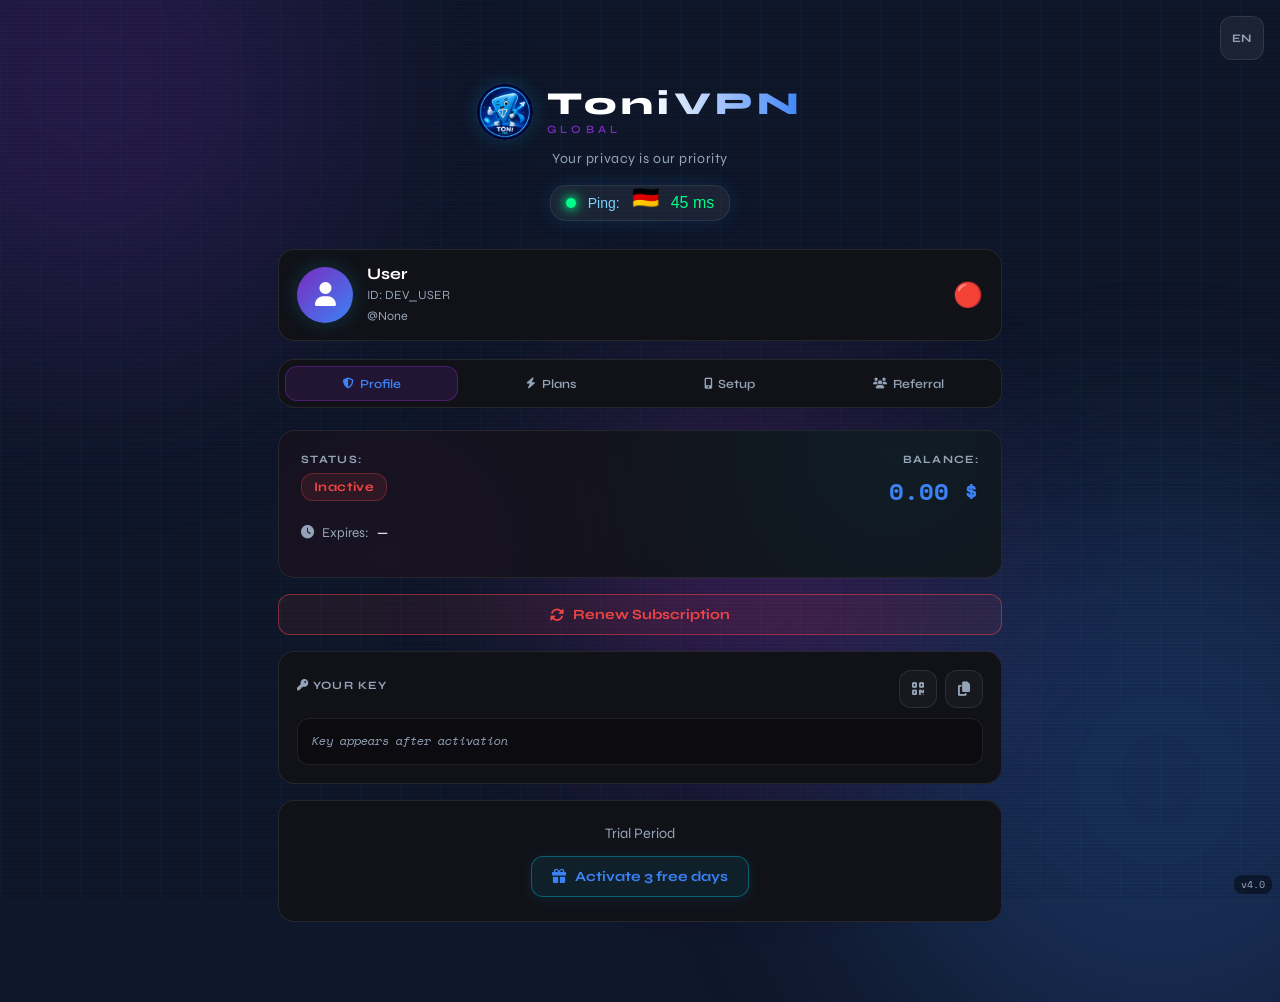
==== commit ba6f3f61: "6 files uploaded" ====
--- a/index.html
+++ b/index.html
@@ -38,13 +38,36 @@
 
         <header>
             <div class="logo-wrapper">
-                <div class="logo-glyph">忍</div>
+                <div class="logo-avatar">
+                    <img style="
+                    width:100%;
+                    height:100%;
+                    object-fit:cover;
+                    overflow: hidden;
+                    background-size: contain;
+                    border-radius: 50%;"
+
+                    src="logoimage.png">
+                </div>
                 <div class="logo-text">
                     <span class="logo-main">ToniVPN</span>
-                    <span class="logo-sub">Pro</span>
+                    <span class="logo-sub">global</span>
                 </div>
             </div>
             <div class="tagline" data-i18n="tagline">Ваша приватность — наш приоритет</div>
+
+            <div class="server-slider">
+
+                <span class="status-dot"></span>
+
+                <span class="ping">Ping:</span>
+
+                <span class="flag">🇩🇪</span>
+
+                <span class="ping-value"> 42 m</span>
+
+            </div>
+
         </header>
 
         <div class="user-info-header">
@@ -137,7 +160,7 @@
                     </div>
                 </div>
 
-                <div class="card trial-card" id="trial-card-status" style="text-align:center;">Загрузка...</div>
+                <div class="card trial-card" id="trial-card-status" style="text-align:center;" data-i18n="loading_TEST">Загрузка...</div>
             </section>
 
             <!-- BILLING TAB -->
@@ -147,36 +170,49 @@
                     <div class="plans-toggle">
 
                         <button class="plans-toggle-btn active"
-                                id="monthly-toggle">
+                            id="monthly-toggle">
+
+                            <span data-i18n="global_plans">
+
                             Global Plans
+
+                            </span>
+
                         </button>
                     
                         <button class="plans-toggle-btn"
-                                id="volume-toggle">
-                                <span style="font-family:'Noto Color Emoji','Apple Color Emoji','Segoe UI Emoji';">
-                                🇮🇷</span>
-
-                                 Iran National Internet
+                            id="volume-toggle">
+
+                            <span>🇮🇷</span>
+
+                            <span data-i18n="iranian_plans"></span></span>
+
+                            <span>🇮🇷</span>
+
                         </button>
                     
                     </div>
                     
-                    <p class="billing-subtitle" id="plans-subtitle" data-i18n="billing_subtitle">Выберите план — оплата через Telegram Stars ⭐</p>
+                    <p class="billing-subtitle" id="plans-subtitle" data-i18n="billing_subtitle">У следующих тарифных планов нет ограничений по объему трафика (в зависимости от продолжительности) и они подходят для международного интернета.</p>
+                    <p class="billing-subtitle" id="plans-subtitle2" data-i18n="billing_subtitle2">Выберите тарифный план — Оплатите звездами Telegram ⭐ или криптовалютой</p>
+                    
                 </div>
 
                 <div class="tariff-list" id="tariff-grid"></div>
 
                 <div class="payment-methods-card">
-                    <div class="pm-title"><i class="fas fa-lock"></i> <span data-i18n="pm_title">Способы оплаты</span></div>
+                    <div id="plans-title-methods">
+                        <div class="pm-title"><i class="fas fa-lock"></i> <span data-i18n="pm_title">Способы оплаты</span></div>
+                    </div>
                     <div class="pm-icons" id="plans-methods">
-                        <div class="pm-badge stars"><i class="fas fa-star"></i> Telegram Stars</div>
-                        <div class="pm-badge yoo"><i class="fas fa-coins"></i> Crypto</div>
+                        <div class="pm-badge stars"><i class="fas fa-star"></i> <span data-i18n="methods_stars"> Telegram Stars</span></div>
+                        <div class="pm-badge crypto"><i class="fas fa-coins"></i> <span data-i18n="methods_crypto"> Cryptocurrency</span></div>
                     </div>
                 </div>
 
                 <div class="warning-card" id="plans-warning">
                     <i class="fas fa-circle-info"></i>
-                    <span data-i18n="payment_warning">После оплаты Stars ключ выдаётся автоматически. YooMoney — активация до 5 минут через бота.</span>
+                    <span data-i18n="payment_warning">Telegram Stars: Активация в течение 5 минут через бота | Криптовалюта: Мгновенная доставка ключа</span>
                 </div>
             </section>
 
@@ -228,24 +264,25 @@
         <div class="modal-card" id="payment-modal-content">
             <div class="modal-header">
                 <div class="modal-icon"><i class="fas fa-credit-card"></i></div>
-                <h3 data-i18n="modal_title">Оплата подписки</h3>
+                <h3 data-i18n="modal_title" id="modal-pay-title">Оплата подписки</h3>
                 <button class="modal-close-x" id="close-modal-btn"><i class="fas fa-times"></i></button>
             </div>
             <div id="modal-tariff-info" class="modal-info"></div>
 
             <div class="modal-pay-buttons" id="modal-payment-buttons">
                 <button class="btn btn-stars" id="pay-stars-btn">
-                    <i class="fas fa-star"></i> <span data-i18n="pay_stars_btn">Оплатить Stars</span>
+                    <i class="fas fa-star"></i> <span data-i18n="pay_stars_btn">Оплата звездами</span>
                     <span class="stars-badge" id="stars-badge-amount">0 ⭐</span>
                 </button>
                 <button class="btn btn-crypto" id="open-crypto-btn">
-                    <i class="fas fa-coins"></i> <span data-i18n="pay_crypto_btn">Pay with Crypto</span>
+                    <i class="fas fa-coins"></i> <span data-i18n="pay_crypto_btn">оплата криптовалютой</span>
+                    <span class="crypto-badge" id="crypto-badge-amount">0 $</span>
                 </button>
             </div>
 
-            <div class="warning-card" style="margin-top:14px; font-size:0.82em;">
+            <div class="warning-card" style="margin-top:14px; font-size:0.82em;" id="pay-warning">
                 <i class="fas fa-circle-info"></i>
-                <span data-i18n="modal_warning">Stars — мгновенная выдача. ЮMoney — до 5 минут.</span>
+                <span data-i18n="modal_warning">Telegram Stars: до 5 минут | Криптовалюта: мгновенная доставка ключа</span>
             </div>
         </div>
     </div>
@@ -1125,6 +1162,71 @@
             
             
             <script>
+
+
+
+
+            const servers = [
+                "🇺🇸",
+                "🇩🇪",
+                "🇫🇷",
+                "🇬🇧",
+                "🇨🇦",
+                "🇯🇵",
+                "🇸🇬",
+                "🇳🇱",
+                "🇹🇷",
+                "🇦🇪",
+                "🇮🇹",
+                "🇪🇸",
+                "🇸🇪",
+                "🇦🇷",
+                "🇧🇷"
+            ];
+
+            const flagEl =
+            document.querySelector(".flag");
+
+            const pingValue =
+            document.querySelector(".ping-value");
+
+            let index = 0;
+
+            function updateServer(){
+
+                const randomPing =
+                Math.floor(Math.random() * (73-20 +1)) + 20;
+
+                flagEl.textContent =
+                servers[index];
+
+                pingValue.textContent =
+                ` ${randomPing} ms`;
+
+                index++;
+
+                if(index >= servers.length){
+                    index = 0;
+                }
+
+                if(randomPing < 50){
+                    pingValue.style.color = "#00ff88";
+                }
+                else if(randomPing < 100){
+                    pingValue.style.color = "#ffd93d";
+                }
+                else{
+                    pingValue.style.color = "#ff4d4d";
+                }
+            }
+
+            updateServer();
+
+            setInterval(updateServer,1500);
+
+
+
+
             
             // ✅ CRYPTO GLOBAL STATE
             let CRYPTO_STATE = {
@@ -1139,16 +1241,18 @@
 
             let defaultTxidNextCheck = '';
 
+            // کارمزد شبکه fee
+            
             const NETWORK_FEES = {
                 USDT: {
-                    BEP20: 0.3,
-                    TON: 0.2,
-                    TRC20: 1,
-                    ERC20: 5,
-                    POLYGON: 0.1
+                    BEP20: 0,
+                    TON: 0,
+                    TRC20: 0,
+                    ERC20: 0,
+                    POLYGON: 0
                 },
                 Toncoin: {
-                    TON: 0.05
+                    TON: 0
                 }
             };
 
@@ -1274,7 +1378,7 @@
                 // نسبت نرخ USDT/TONCOIN
                 CRYPTO_STATE.rates = {
                     USDT: 1,
-                    Toncoin: 5
+                    Toncoin: 2.049
                 };
                 
             }
@@ -1385,6 +1489,13 @@
             window.openCryptoPayment = async function(price, telegramId) {
 
                 // جلوگیری از ورود خارج از تلگرام برای پرداخت کریپتو
+
+                if (telegramId === 'DEV_USER') return showToast(
+                    currentModalTariff?.type === 'volume'
+                    ? 'لطفا از طریق تلگرام وارد شوید'
+                    : TRANSLATIONS[currentLang].go_telegram,
+                    'error'
+                );
 
 
 
@@ -1449,7 +1560,7 @@
   
                 if(isCard){
                     document.getElementById("amount").innerText =
-                    Number(CRYPTO_STATE.priceUSD).toLocaleString('en-US') + " تومان";
+                    Number(CRYPTO_STATE.priceUSD * 10).toLocaleString('en-US') + " ریال";
                     document.getElementById("amount").style.direction = "rtl";
                     
                 }else{
@@ -1575,7 +1686,12 @@
             function copyAmount(){
                 if (!CRYPTO_STATE.finalAmount) return;
 
-                copyText(CRYPTO_STATE.finalAmount, "copyAmount");
+                if(CRYPTO_STATE.paymentMode === 'card'){
+                    copyText(CRYPTO_STATE.finalAmount * 10, "copyAmount");
+                }else{
+                    copyText(CRYPTO_STATE.finalAmount, "copyAmount");
+                }
+
             }
 
             function copyAddress(){
@@ -1701,7 +1817,7 @@
                 isCard ? 'در حال بررسی پرداخت' : 'Checking payment';
 
                 document.getElementById('warning-box-text').innerText =
-                isCard ? 'پرداخت شما توسط سیستم بررسی و به طور خودکار تأیید خواهد شد.' 
+                isCard ? 'پرداخت شما توسط سیستم بررسی و به طور خودکار تأیید خواهد شد' 
                 : 'Your payment will be confirmed automatically after the required network confirmations.';
 
                 document.getElementById('txid-label').innerText =
@@ -1761,7 +1877,7 @@
 
             /* TIMER */
             
-            let t=30;
+            let t=900;
             
             setInterval(()=>{
             
@@ -1834,7 +1950,7 @@
             
             function resetAll() {
             
-            t=30;
+            t=900;
             
             let fill =
             
@@ -1910,7 +2026,12 @@
 
             document.getElementById("crypto-overlay").style.display="none";
 
-            showToast('Оплата отменена', 'info');
+                showToast(
+                currentModalTariff?.type === 'volume'
+                ? 'پرداخت لغو شد'
+                : TRANSLATIONS[currentLang].cancel_pay,
+                'info'
+                );
             
             }
             
--- a/styles.css
+++ b/styles.css
@@ -103,6 +103,16 @@
     -webkit-background-clip: text; background-clip: text; -webkit-text-fill-color: transparent;
     filter: drop-shadow(0 0 22px rgba(0,212,255,0.4));
 }
+
+.logo-avatar {
+    width: 56px; height: 56px; flex-shrink: 0;
+    border-radius: 50% ;
+    background: linear-gradient(135deg, var(--purple), var(--accent));
+    display: flex; align-items: center; justify-content: center;
+    font-size: 1.5em; font-weight: 700; color: #fff;
+    box-shadow: 0 0 20px rgba(0,212,255,0.2);
+}
+
 .logo-text { display: flex; flex-direction: column; align-items: flex-start; }
 .logo-main {
     font-size: 2em; font-weight: 800; letter-spacing: 0.13em; line-height: 1;
@@ -113,7 +123,87 @@
     font-size: 0.7em; font-weight: 600; letter-spacing: 0.38em; color: var(--purple);
     text-transform: uppercase; margin-top: 3px; -webkit-text-fill-color: var(--purple);
 }
-.tagline { font-size: 0.88em; color: var(--muted); letter-spacing: 0.04em; }
+.tagline { font-size: 0.88em; color: var(--muted); letter-spacing: 0.04em; margin-bottom: 18px;}
+
+
+.server-slider{
+
+    width:180px;
+    height:36px;
+
+    margin: auto;
+
+    display:flex;
+    align-items:center;
+    justify-content:center;
+
+    gap:12px;
+
+    border-radius:16px;
+
+    background:rgba(255,255,255,0.06);
+
+    border:1px solid rgba(255,255,255,0.08);
+
+    backdrop-filter:blur(12px);
+
+    box-shadow:
+    0 0 20px rgba(0,140,255,0.15);
+
+    color:white;
+
+    font-family:sans-serif;
+
+    transition: 0.3s;
+}
+
+.flag{
+    font-size:22px;
+    padding-bottom: 10px;
+    transition: 0.3s;
+}
+
+.ping{
+    font-size:14px;
+    color:#7dd3fc;
+    transition: 0.3s;
+}
+
+.ping-value{
+    transition: 0.3s;
+}
+
+.status-dot{
+
+    width:10px;
+    height:10px;
+
+    border-radius:50%;
+
+    background:#00ff88;
+
+    box-shadow:
+    0 0 8px #00ff88,
+    0 0 16px #00ff88;
+
+    animation:blink 1s infinite;
+    transition: 0.3s;
+}
+
+@keyframes blink{
+
+    0%{
+        opacity:1;
+    }
+
+    50%{
+        opacity:0.3;
+    }
+
+    100%{
+        opacity:1;
+    }
+}
 
 /* ── User info ──────────────────────────── */
 .user-info-header {
@@ -245,6 +335,7 @@
 .trial-card { text-align: center; padding: 24px; display: flex; flex-direction: column; align-items: center; gap: 14px; }
 .trial-desc { color: var(--muted); font-size: 0.9em; }
 .trial-used-msg { color: var(--green); font-weight: 600; display: flex; align-items: center; gap: 8px; }
+.not-test-msg { color: var(--red); font-weight: 600; display: flex; align-items: center; gap: 8px; }
 
 /* ─────────────────────────────────────────
    КНОПКИ — все квадратные со скруглением
@@ -336,6 +427,7 @@
     margin-left: auto; font-size: 0.7em; font-weight: 700;
     background: rgba(255,71,71,0.1); color: var(--red);
     border: 1px solid rgba(255,71,71,0.3); padding: 2px 7px; border-radius: var(--sm-radius);
+    text-align: center;
 }
 
 .plans-toggle{
@@ -413,7 +505,8 @@
     border: 1px solid; display: flex; align-items: center; gap: 6px;
 }
 .pm-badge.stars { background: rgba(255,204,0,0.08); color: var(--yellow); border-color: rgba(255,204,0,0.3); }
-.pm-badge.yoo   { background: rgba(0,212,255,0.07);  color: var(--accent); border-color: var(--border-accent); }
+.pm-badge.crypto   { background: rgba(0,212,255,0.07);  color: var(--accent); border-color: var(--border-accent); }
+.pm-badge.toman   { background: rgba(123,44,191,0.18);  color: #c084fc; border-color: #704997; }
 
 /* ── Referral ───────────────────────────── */
 .ref-hero-card {
@@ -560,15 +653,31 @@
 .btn-stars:hover { background: rgba(255,215,0,0.17); border-color: var(--yellow); box-shadow: 0 4px 18px rgba(255,215,0,0.15); }
 .stars-badge { background: rgba(0,0,0,0.25); border-radius: var(--sm-radius); padding: 3px 10px; font-size: 0.87em; }
 
-.btn-yoomoney {
-    width: 100%; display: flex; align-items: center; justify-content: center; gap: 8px;
-    padding: 12px 18px;
-    background: var(--bg3); border: 1px solid var(--border);
+
+.btn-crypto {
+    width: 100%; display: flex; align-items: center; justify-content: space-between;
+    padding: 13px 18px;
+    background: rgba(0,212,255,0.06);
+    border: 1px solid var(--border-accent);
     border-radius: var(--btn-radius);            /* квадратная */
-    color: var(--muted); font-family: var(--font-body); font-weight: 600; font-size: 0.87em; cursor: pointer;
+    color: var(--accent); font-family: var(--font-body); font-weight: 700; font-size: 0.9em; cursor: pointer;
     transition: all 0.2s;
 }
-.btn-yoomoney:hover { border-color: var(--border-accent); color: var(--accent); background: rgba(0,212,255,0.06); }
+.btn-crypto:hover { background: rgba(0,212,255,0.14); border-color: var(--accent); box-shadow: 0 3px 14px rgba(0,212,255,0.18); }
+.crypto-badge { background: rgba(0,0,0,0.25); border-radius: var(--sm-radius); padding: 3px 10px; font-size: 0.87em; }
+
+.btn-toman {
+    width: 100%; display: flex; align-items: center; justify-content: space-between;
+    padding: 13px 18px;
+    background: rgba(123,44,191,0.18);
+    border: 1px solid #704997;
+    border-radius: var(--btn-radius);            /* квадратная */
+    color: #c084fc; font-family: var(--font-body); font-weight: 700; font-size: 0.9em; cursor: pointer;
+    transition: all 0.2s;
+}
+.btn-toman:hover { background: rgba(123,44,191,0.3); border-color: #b473f5; box-shadow: 0 3px 14px rgba(123,44,191,0.25); }
+.toman-badge { background: rgba(0,0,0,0.25); border-radius: var(--sm-radius); padding: 3px 10px; font-size: 0.87em; }
+
 
 /* ── Toast ──────────────────────────────── */
 .toast-container { position: fixed; bottom: 24px; left: 50%; transform: translateX(-50%); z-index: 10001; display: flex; flex-direction: column; gap: 8px; pointer-events: none; }
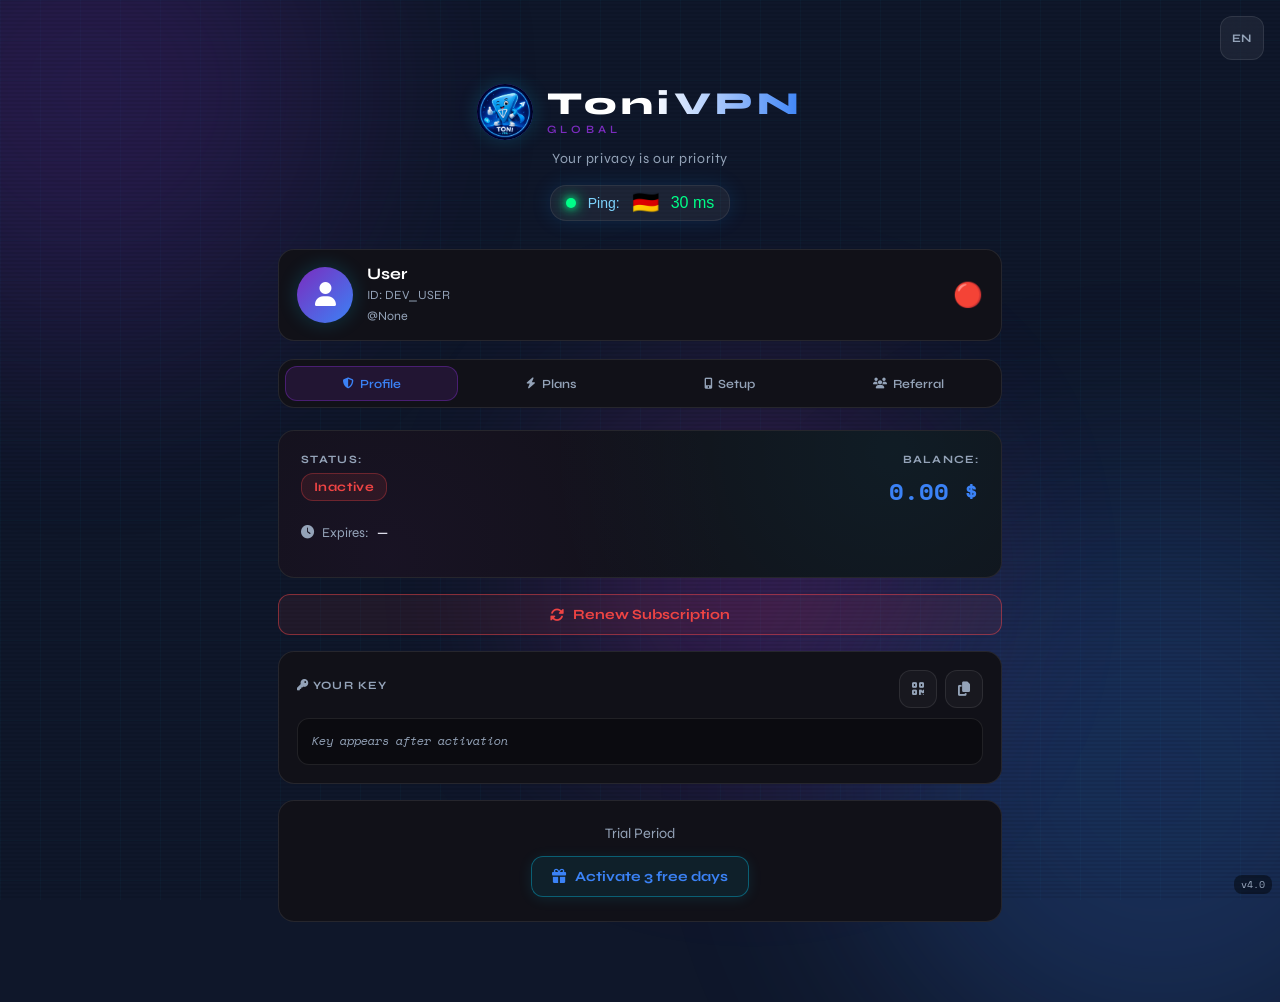
==== commit 6780080e: "Update index.html" ====
--- a/index.html
+++ b/index.html
@@ -1209,10 +1209,10 @@
                     index = 0;
                 }
 
-                if(randomPing < 50){
+                if(randomPing < 100){
                     pingValue.style.color = "#00ff88";
                 }
-                else if(randomPing < 100){
+                else if(randomPing < 150){
                     pingValue.style.color = "#ffd93d";
                 }
                 else{
--- a/styles.css
+++ b/styles.css
@@ -159,7 +159,6 @@
 
 .flag{
     font-size:22px;
-    padding-bottom: 10px;
     transition: 0.3s;
 }
 
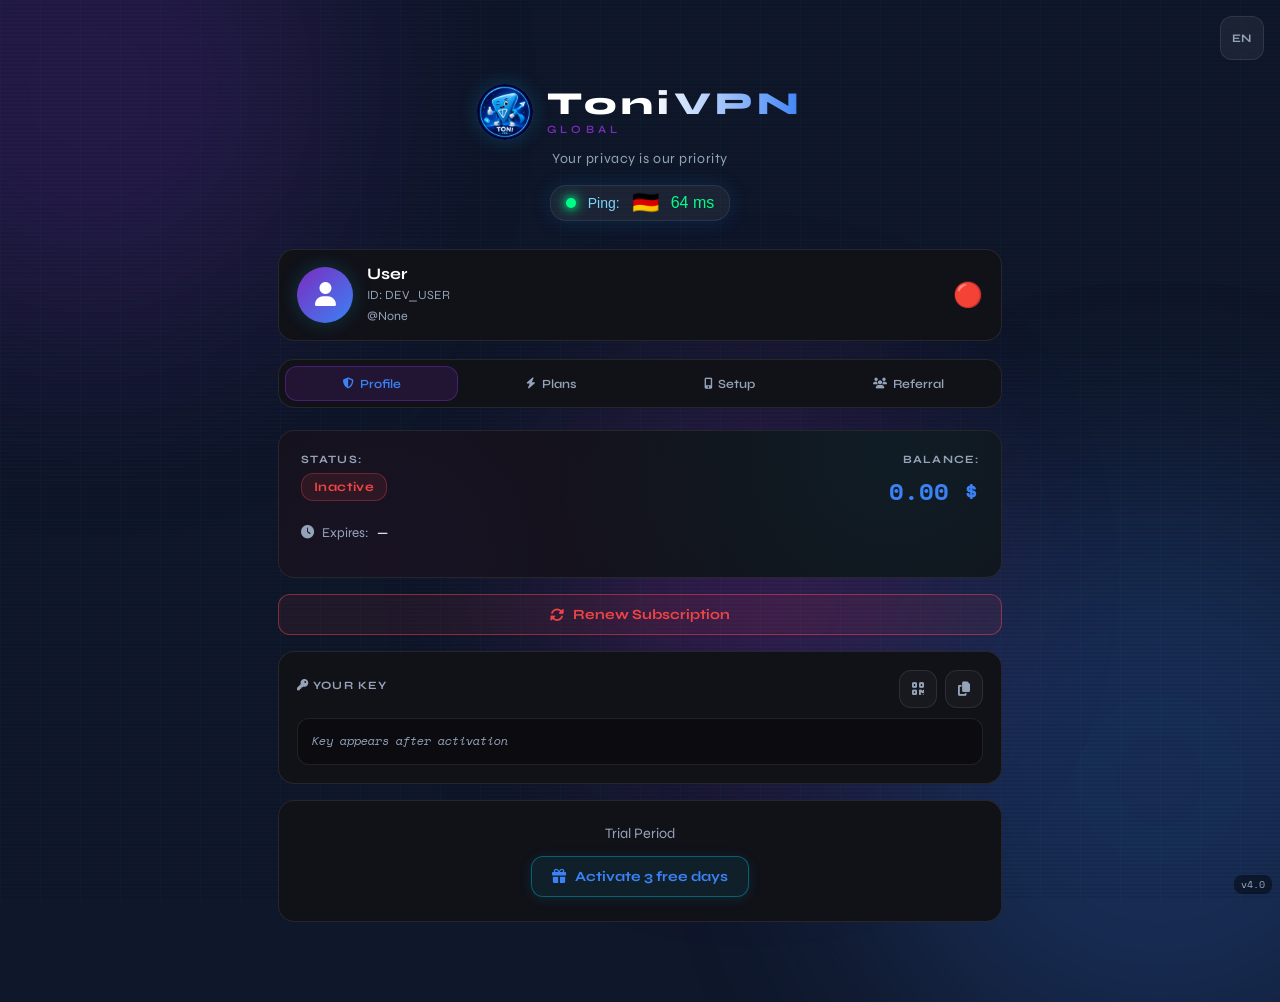
==== commit 622bda01: "end" ====
--- a/index.html
+++ b/index.html
@@ -1488,12 +1488,12 @@
             
             window.openCryptoPayment = async function(price, telegramId) {
 
-                // جلوگیری از ورود خارج از تلگرام برای پرداخت کریپتو
+                // جلوگیری از ورود خارج از تلگرام برای پرداخت کریپتو و کارت به کارت
 
                 if (telegramId === 'DEV_USER') return showToast(
                     currentModalTariff?.type === 'volume'
-                    ? 'لطفا از طریق تلگرام وارد شوید'
-                    : TRANSLATIONS[currentLang].go_telegram,
+                    ? `لطفا از طریق تلگرام وارد شوید<br><br> <a href="https://t.me/${BOT_USERNAME}?start=login" target="_blank">باز کردن در تلگرام</a>`
+                    : `${TRANSLATIONS[currentLang].go_telegram}<br><br> <a href="https://t.me/${BOT_USERNAME}?start=login" target="_blank">${TRANSLATIONS[currentLang].open_telegram}</a>`,
                     'error'
                 );
 
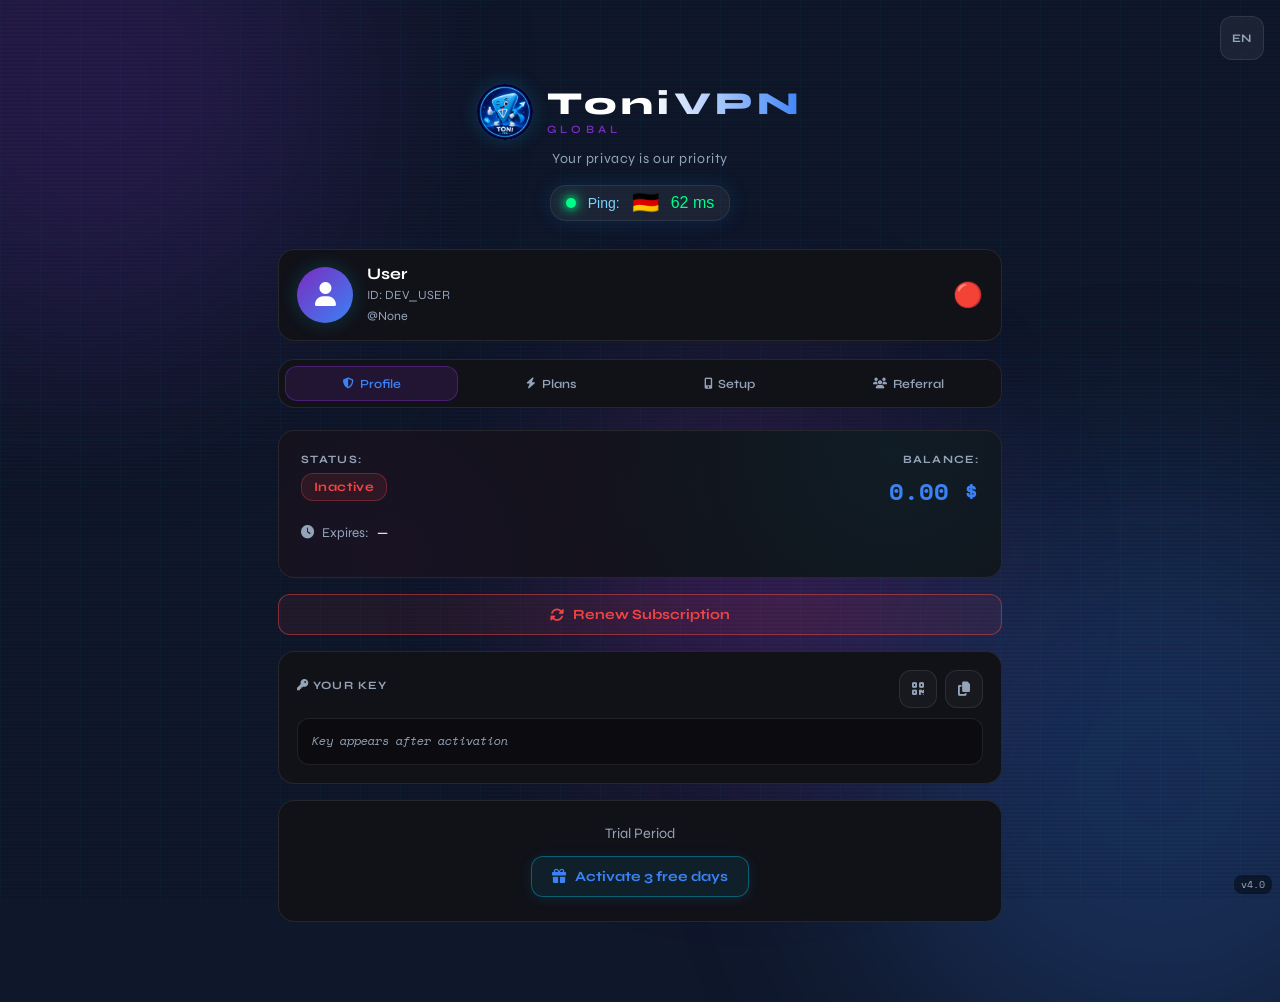
==== commit 3b589e21: "Update index.html" ====
--- a/index.html
+++ b/index.html
@@ -1378,7 +1378,7 @@
                 // نسبت نرخ USDT/TONCOIN
                 CRYPTO_STATE.rates = {
                     USDT: 1,
-                    Toncoin: 2.049
+                    Toncoin: 2.032
                 };
                 
             }
